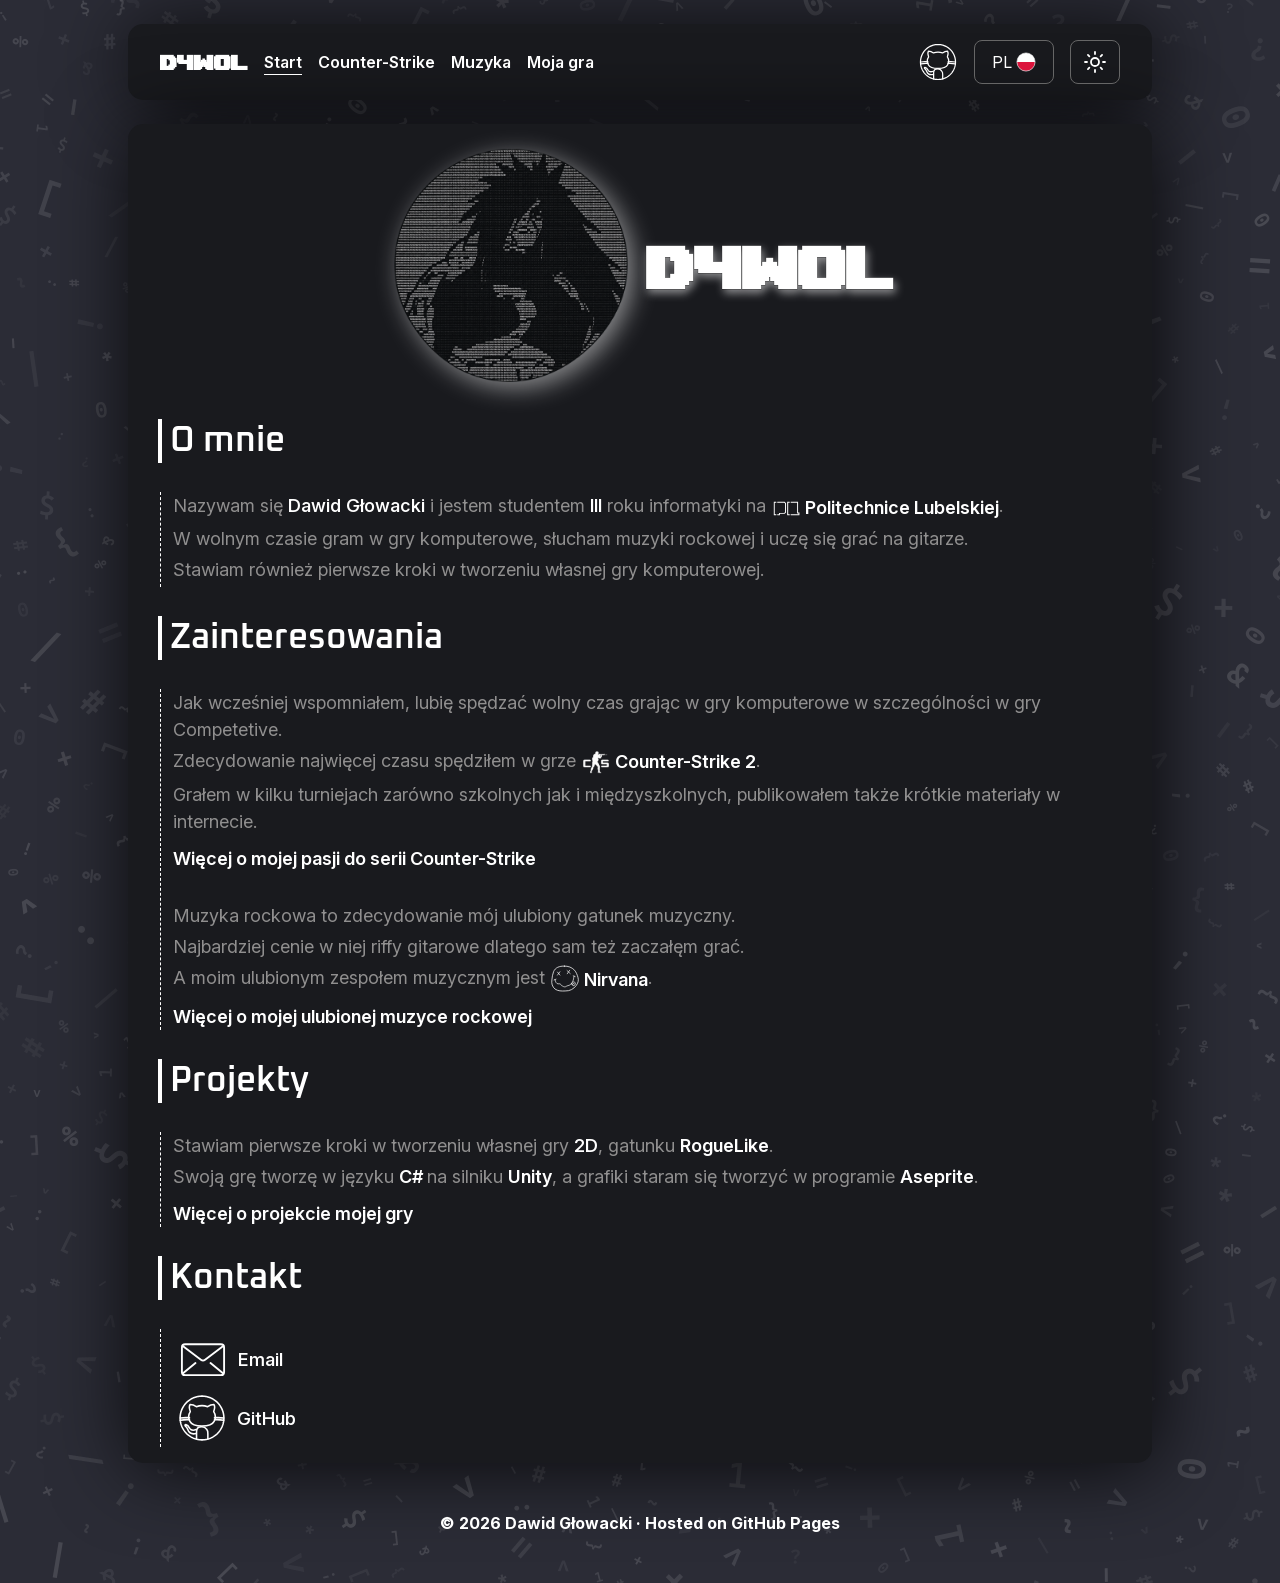
==== index.html @ f360a7f9 "Short videoes and subpage informations ---------------------------------------- Short videoes and su" ====
<!DOCTYPE html>
<html lang="pl">
<head>
    <meta charset="UTF-8">
    <meta name="viewport" content="width=device-width, initial-scale=1.0">
    <link rel="stylesheet" href="css/style.css">
    <script src="javaScript/functions.js" defer></script>
    <title>Dawid Głowacki — personal website</title>
</head>
<body>
    <header> 
        <nav class="navbar" aria-label="Navigation bar">
            <a class="navbar-brand" href="index.html">D4WOL</a>
            <ul class="navbar-links">
                <li><a href="index.html" aria-current="page">Start</a></li>
                <li><a href="cs.html">Counter-Strike</a></li>
                <li><a href="music.html">Muzyka</a></li>
                <li><a href="mygame.html">Moja gra</a></li>
            </ul>

            <div class="navbar-tools">
                <a  class="navbar-github" href="https://github.com/Dawoll" target="_blank" rel="noopener"
                    aria-label="Mój profil GitHub — otwiera nową kartę">
                    <span class="github-label">GitHub</span>
                    <img src="assets/icons/github_white_icon.svg" alt="">
                </a>

                <button id="language-toggle" type="button" aria-label="Change language">
                    <span id="lang"> PL </span> <img id="lang-icon"src="assets/icons/pl_white_icon.svg" alt="">
                </button>

                <button id="theme-toggle" type="button" aria-label="Change theme">
                    <img src="assets/icons/sun_white_icon.svg" alt="">
                </button>
            </div>
        </nav>
    </header>
    <main>
        <div class = "page">
        <section class="profile"n>
            <img src = "assets/photos/profile_black_picture.png" alt = "Profile picture" class = "profile-picture">
            <h1> D4WOL </h1>
        </section>

        <section id = "about me"> 
            <h1 class="section-title""> O mnie </h1>

            <div class="information">
                <p> Nazywam się <span class="white-text">Dawid Głowacki</span> i jestem studentem <span class="white-text"> III </span> roku informatyki na
                    <a class="icon-text" href="https://pollub.pl/" target="_blank" rel="noopener">
                    <img src="assets/icons/pollub_white_icon.svg"> Politechnice Lubelskiej</a>. </p>
                <p> W wolnym czasie gram w gry komputerowe, słucham muzyki rockowej i uczę się grać na gitarze. </p>
                <p> Stawiam również pierwsze kroki w tworzeniu własnej gry komputerowej.</p>
            </div>

        </section>
        
        <section id = "interests">
            <h1 class="section-title""> Zainteresowania </h1>

            <div class="information">
                <p> Jak wcześniej wspomniałem, lubię spędzać wolny czas grając w gry komputerowe w szczególności w gry Competetive. </p>
                <p> Zdecydowanie najwięcej czasu spędziłem w grze <a class="icon-text"
                    href="https://store.steampowered.com/app/730/CounterStrike_2/" target="_blank" rel="noopener">
                    <img src="assets/icons/cs_white_icon.svg"> Counter-Strike 2</a>. </p>
                <p> Grałem w kilku turniejach zarówno szkolnych jak i międzyszkolnych, publikowałem także krótkie materiały w internecie. </p>
                <p class="moreInfo"> <a href = "cs.html"> Więcej o mojej pasji do serii Counter-Strike</a> </p>

                <p> Muzyka rockowa to zdecydowanie mój ulubiony gatunek muzyczny. </p>
                <p> Najbardziej cenie w niej riffy gitarowe dlatego sam też zaczałęm grać. </p>
                <p> A moim ulubionym zespołem muzycznym jest <a class="icon-text" href="https://open.spotify.com/artist/6olE6TJLqED3rqDCT0FyPh?si=Z2lgDo1pQneDaTebb05Caw" target="_blank" rel="noopener">
                    <img src="assets/icons/nirvana_white_icon.svg"> Nirvana </a>. </p>
                <p class="moreInfo"> <a href = "music.html"> Więcej o mojej ulubionej muzyce rockowej</a> </p>
            </div>

        </section>

        <section id = "projects">
            <h1 class="section-title"> Projekty </h1>

            <div class="information">
                <p> Stawiam pierwsze kroki w tworzeniu własnej gry <span class="white-text">2D</span>, gatunku <a href="https://en.wikipedia.org/wiki/Roguelike" target="_blank" rel="noopener">RogueLike</a>. </p>
                <p> Swoją grę tworzę w języku <a href="https://en.wikipedia.org/wiki/C_Sharp_(programming_language)" target="_blank" rel="noopener"> C# </a>
                    na silniku <a href = "https://en.wikipedia.org/wiki/Unity_(game_engine)" target="_blank" rel="noopener"> Unity</a>,
                    a grafiki staram się tworzyć w programie <a href="https://en.wikipedia.org/wiki/Aseprite" target="_blank" rel="noopener"> Aseprite</a>. </p>
                <p class="moreInfo"> <a href="mygame.html"> Więcej o projekcie mojej gry</a></p>
            </div>

        </section>

        <section id = "contact">
            <h1 class="section-title"> Kontakt </h1>

            <div class="information">  

                <p class="iconArea contact-item" tabindex="0">
                    <img class="Gmail-icon" src="assets/icons/gmail_white_icon.svg" alt="">
                    <span class="white-text">Email</span>
                    <span class="email-copy">
                        <button id="copy-email" class="contact-value white-text"
                                type="button" aria-label="Kopiuj adres e-mail">
                            dawid.glowacki1337@gmail.com
                        </button>
                    </span>
                </p>

                <p class="iconArea">
                    <a class="iconArea contact-item" href="https://github.com/Dawoll" target="_blank" rel="noopener">
                        <img class="Github-icon" src="assets/icons/github_white_icon.svg" alt="">
                        <span class="white-text">&nbsp;GitHub </span>
                        <span class="contact-value white-text">dawoll</span>
                    </a>
                </p>

            </div>

        </section>
        </div>  
    </main>

    <footer>
        <p><b>&copy; 2026 Dawid Głowacki </b> · Hosted on GitHub Pages</p>
    </footer>

</body>
</html>
---- css/style.css ----
@font-face {
    font-family: "UpHeavtt";
    src: url("../assets/fonts/upheavtt.ttf") format("truetype");
    font-display: swap;
}
@font-face {
    font-family: "Oxanium";
    src: url("../assets/fonts/Oxanium-SemiBold.ttf") format("truetype");
    font-weight: 600;
    font-display: swap;
}
@font-face {
    font-family: "Inter";
    src: url("../assets/fonts/InterVariable.ttf") format("truetype");
    font-weight: 100 900;
    font-display: swap;
}

@font-face {
    font-family: "CounterStrike";
    src: url("../assets/fonts/cs_regular.ttf") format("truetype");
    font-weight: 400;
    font-display: swap;
}

body {
    background-color: #2b2c36;
    background-image: url("../assets/backgrounds/ascii_dark_background.png");
    background-size: 2400px 2400px;
    background-repeat: repeat;
    color: #ffffff;
    font-family: "Inter", sans-serif;
}

.white-text { 
    color: #ffffff; 
    font-weight: 550;
}

a {
    text-decoration: none; 
    color: #ffffff; 
    font-weight: 600;
}


img {
    max-width: 100%; 
    height: auto; 
    }

main p, .contact-label, .page a:hover { 
    color: #908f8f; 
}

.page .icon-text:hover img {
    opacity: 0.7;
    transform: scale(1.07);
}

main p { 
    margin: 0 0 4px; 
    padding-left: 12px; 
    line-height: 1.5; 
}

.navbar, .page {
    max-width: 960px;
    margin: 24px auto;
    padding: 16px 32px;
    background: #191a1e;
    border-radius: 15px;
    box-shadow: 4px 4px 80px rgba(0, 0, 0, 0.8);
}

.profile, .iconArea, .navbar, .navbar-links, .navbar-tools {
    display: flex;
    align-items: center;
    gap: 10px;
}

.navbar, .navbar-links, .navbar-tools { 
    flex-wrap: wrap; 
    gap: 16px; 
}

.navbar-links { 
    list-style: none; 
    margin: 0; 
    padding: 0; 
}

.navbar-tools { 
    margin-left: auto; 
}

.navbar-brand, .profile { 
    font-family: "UpHeavtt", sans-serif; 
}

.navbar-brand { 
    font-size: 28px; 
}

.navbar-github { 
    display: flex; 
    align-items: center; 
    min-height: 44px; 
}

.navbar-github img { 
    width: 32px; 
}


.navbar button {
    min-height: 44px;
    padding: 8px 12px;
    border: 1px solid #666666;
    border-radius: 8px;
    background: transparent;
    color: inherit;
    font: inherit;
    cursor: pointer;
}

.navbar a:not(.navbar-github):hover, .navbar button:hover {
    opacity: 0.7; 
    color: #acadb1;
}

.navbar a[aria-current="page"] { text-decoration: underline; text-underline-offset: 6px; }
a:focus-visible, button:focus-visible { outline: 2px solid #ffffff; outline-offset: 4px; }

.profile { 
    justify-content: center; 
    flex-wrap: wrap; 
}

.profile-picture {
    width: min(250px, 100%);
    border-radius: 50%;
    filter: drop-shadow(6px 6px 12px rgba(255, 255, 255, 0.5));
}

.profile h1 {
    font-size: clamp(40px, 8vw, 80px);
    filter: drop-shadow(2px 4px 4px rgba(255, 255, 255, 0.5));
    -webkit-text-stroke: 0.25px black;
}

.section-title {
    font: 600 35px "Oxanium", sans-serif;
    border-left: 4px solid #ffffff;
    padding-left: 8px;
    margin-left: -2px;
}

.information {
    display: flow-root;
    border-left: 1px dashed #ffffff;
    font-size: 18px;
}

.information .moreInfo { 
    margin: 10px 0 30px; 
}

.information .moreInfo:last-child {
    margin-bottom: 0;
}

.iconArea { 
    gap: 5px; 
    min-width: 0; 
}

.iconArea .white-text { 
    min-width: 0; 
    overflow-wrap: anywhere; 
}

.Github-icon, .Gmail-icon { 
    flex-shrink: 0; 
}

.Github-icon { 
    width: 50px; 
    padding-left: 4px; 
}

.Gmail-icon { 
    width: 60px; 
}

.icon-text {
    display: inline-flex;
    vertical-align: middle;
    align-items: center;
    white-space: nowrap;
    gap: 4px;
}

.icon-text img {
    width: 30px;
    transition: transform 0.4s, opacity 0.4s, filter 0.4s;
}

#language-toggle, #theme-toggle { 
    display: flex; 
    align-items: center; 
    gap: 4px; 
}

#language-toggle {
    box-sizing: border-box;
    width: 80px;
    flex-shrink: 0;
    justify-content: center;
}


#lang-icon { 
    width: 20px;
}

footer { 
    text-align: center; 
    margin-top: 40px; 
    font-weight: 700; 
}

footer p { 
    margin-bottom: 50px; 
    margin-top: 50px; 
}

.github-label {
    max-width: 0;
    overflow: hidden;
    white-space: nowrap;
    opacity: 0;
    transform: translateX(12px);
    transition: max-width 0.5s, margin-right 0.5s, opacity 0.5s, transform 0.5s;
}

.navbar-github:hover .github-label,
.navbar-github:focus-visible .github-label {
    max-width: 72px;
    margin-right: 8px;
    opacity: 1;
    transform: translateX(0);
}

.navbar-github img {
    width: 40px;
}

.contact-item {
    max-width: 100%;
}

.contact-value {
    min-width: 0;
    max-width: 0;
    margin-left: 8px;
    overflow: hidden;
    white-space: nowrap;
    opacity: 0;
    transform: translateX(-8px);
    transition: max-width 0.4s, opacity 0.4s, transform 0.4s;
}

.contact-item:hover .contact-value,
.contact-item:focus-visible .contact-value,
.contact-item:has(:focus-visible) .contact-value {
    max-width: 400px;
    opacity: 1;
    transform: translateX(0);
}

#copy-email {
    background: none;
    border: 0;
    padding: 0;
    font: inherit;
    cursor: pointer;
}


body, .navbar, .page, .section-title, .information,
p, a, button, .white-text, .contact-label,
.profile h1, .profile-picture,
.navbar-github img, #theme-toggle img,
.Github-icon, .Gmail-icon {
    transition:
        color 0.4s,
        background-color 0.4s,
        border-color 0.4s,
        filter 0.4s,
        -webkit-text-stroke-color 0.4s;
}

.contact-value {
    transition: max-width 0.4s, opacity 0.4s,
                transform 0.4s, color 0.4s;
}

.github-label {
    transition: max-width 0.5s, margin-right 0.5s,
                opacity 0.5s, transform 0.5s, color 0.4s;
}


.subpage-header {
    display: flex;
    align-items: center;
    justify-content: center;
    flex-wrap: wrap;
    gap: 4px;
    padding: 24px 0;
}

.subpage-header img {
    width: 80px;
    transition: filter 0.4s;
}

.subpage-header h1 {
    margin: 0;
    font-family: "Oxanium", sans-serif;
    font-weight: 600;
    font-size: clamp(26px, 5vw, 40px);
}

.cs-header h1 {
    font-family: "CounterStrike", sans-serif;
    font-weight: 400;
}

.light-theme .subpage-header img {
    filter: invert(1);
}

.recordings-content {
    --video-width: clamp(200px, 25vw, 300px);
    display: grid;
    grid-template-columns: minmax(0, 1fr) auto;
    align-items: start;
    gap: 12px;
    padding-top: 16px;
}

.recordings-intro {
    display: flow-root;
    min-width: 0;
}

.recordings-intro::before {
    content: "";
    float: right;
    width: 56px;
    height: calc(var(--video-width) * 16 / 9);
    shape-outside: inset(calc(50% - 34px) 0);
}

.recordings-layout {
    display: grid;
    grid-template-columns: auto 240px;
    align-items: center;
    gap: 24px;
    padding: 0 12px 16px 0;
}

.video-carousel {
    position: relative;
    display: flex;
    align-items: center;
    justify-content: flex-start;
    gap: 12px;
    min-width: 0;
}

.video-carousel video {
    width: var(--video-width);
    min-width: 0;
    aspect-ratio: 9 / 16;
    object-fit: contain;
    background: #000000;
    border-radius: 12px;
}

#previous-video {
    position: absolute;
    left: -56px;
    top: 50%;
    transform: translateY(-50%);
}

.video-tabs {
    display: grid;
    grid-template-columns: minmax(0, 1fr);
    gap: 8px;
}

.video-carousel button, .video-tabs button {
    flex-shrink: 0;
    min-width: 44px;
    min-height: 44px;
    padding: 8px 12px;
    border: 1px solid #666666;
    border-radius: 8px;
    background: transparent;
    color: inherit;
    font: inherit;
    cursor: pointer;
}

.video-tabs button {
    text-align: left;
    font-size: 16px;
    overflow-wrap: anywhere;
}

.video-carousel button:enabled:hover, .video-tabs button:hover {
    opacity: 0.7;
}

.video-carousel button:disabled {
    opacity: 0.3;
    cursor: default;
}

.video-tabs button[aria-pressed="true"] {
    background: #ffffff;
    color: #191a1e;
    border-color: #ffffff;
}

.light-theme .video-tabs button[aria-pressed="true"] {
    background: #191a1e;
    color: #ffffff;
    border-color: #191a1e;
}

.video-tabs button:focus-visible,
.video-carousel button:focus-visible {
    outline-color: currentColor;
}












@media (max-width: 900px) {
    .recordings-content {
        grid-template-columns: minmax(0, 1fr);
        gap: 16px;
    }

    .recordings-intro::before {
        display: none;
    }

    .recordings-layout {
        grid-template-columns: minmax(0, 1fr) 240px;
        padding-left: 12px;
    }

    .video-carousel video {
        width: min(100%, 320px);
    }

    #previous-video {
        position: static;
        transform: none;
    }
}

@media (max-width: 640px) {
    .video-tabs {
        width: 100%;
    }

    .recordings-layout {
        grid-template-columns: minmax(0, 1fr);
        justify-items: center;
        gap: 16px;
    }

    .video-carousel {
        width: 100%;
        justify-content: center;
        gap: 8px;
    }

    .navbar, .page { 
        padding: 20px; 
    }

    .navbar-links { 
        order: 3; 
        width: 100%; 
        justify-content: center; 
    }

    .profile h1 { 
        margin: 16px 0; 
    }

    .section-title { 
        font-size: 28px; 
    }
}


@media (prefers-reduced-motion: reduce) {
    #theme-toggle img {
        transition: none;
        width: 20px;
    }
}






body.light-theme {
    background-color: #e5e5eb;
    background-image: url("../assets/backgrounds/ascii_light_background.png");
    color: #191a1e;
}

.light-theme .navbar-brand {
    color: #555454;
}

.light-theme .navbar,
.light-theme .page {
    background: #ffffff;
}

.light-theme .navbar .navbar-brand:hover {
    color: #000000;
    opacity: 1;
}

.light-theme a,
.light-theme .white-text,
.light-theme .section-title,
.light-theme .profile h1 {
    color: #191a1e;
}

.light-theme main p,
.light-theme .contact-label {
    color: #6f6f6f;
}

.light-theme .section-title,
.light-theme .information,
.light-theme .navbar button {
    border-color: #191a1e;
}

.light-theme .navbar-links a:hover,
.light-theme .navbar button:hover,
.light-theme .icon-text:hover,
.light-theme .page a:hover {
    color: #000000;
    font-weight: 800;
    opacity: 1;
}

.light-theme .navbar-github img,
.light-theme #theme-toggle img,
.light-theme .Github-icon,
.light-theme .Gmail-icon,
.light-theme .icon-text img {
    filter: invert(1);
}

.light-theme .profile-picture,
.light-theme .profile h1 {
    filter: drop-shadow(6px 6px 24px rgba(0, 0, 0, 1));
}

.light-theme .profile h1 {
    -webkit-text-stroke-color: #ffffff;
}

.email-copy {
    position: relative;
    display: inline-flex;
    min-width: 0;
}

.email-copy::after {
    content: "Click to copy!";
    position: absolute;
    bottom: calc(100% + 8px);
    left: 50%;
    transform: translateX(-50%);
    padding: 6px 10px;
    border-radius: 6px;
    background: #ffffff;
    color: #191a1e;
    font-size: 12px;
    white-space: nowrap;
    pointer-events: none;
    opacity: 0;
    transition: opacity 0.15s;
    z-index: 10;
}

.email-copy:hover::after,
.email-copy:has(:focus-visible)::after {
    opacity: 1;
    transition-delay: 0.1s;
}

.email-copy:has(.copy-confirmed)::after {
    opacity: 0;
    transition: none;
}

.light-theme .email-copy::after {
    background: #191a1e;
    color: #ffffff;
}

@media (prefers-reduced-motion: reduce) {
    .email-copy::after {
        transition: none;
    }
}
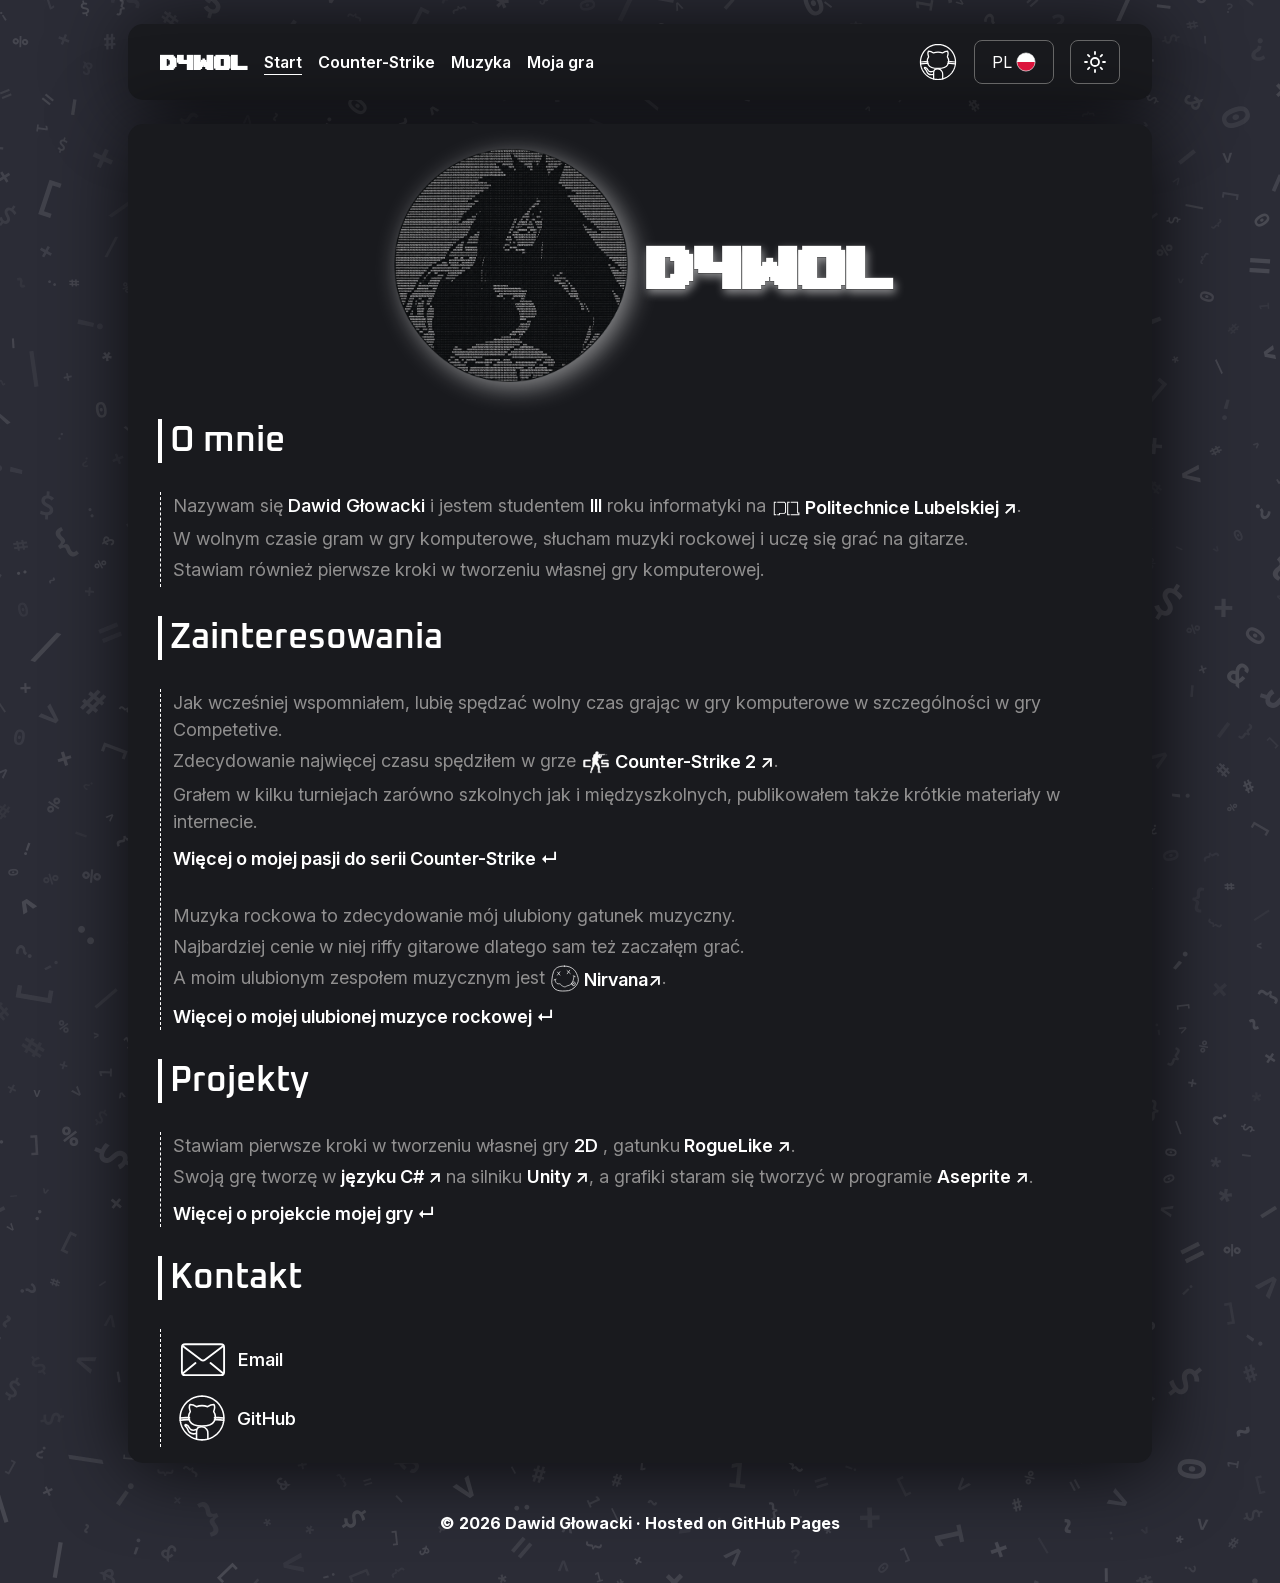
==== commit 46d782bb: "Counter-Strike subpage content ---------------------------------------- Counter-Strike subpage conte" ====
--- a/index.html
+++ b/index.html
@@ -48,7 +48,7 @@
             <div class="information">
                 <p> Nazywam się <span class="white-text">Dawid Głowacki</span> i jestem studentem <span class="white-text"> III </span> roku informatyki na
                     <a class="icon-text" href="https://pollub.pl/" target="_blank" rel="noopener">
-                    <img src="assets/icons/pollub_white_icon.svg"> Politechnice Lubelskiej</a>. </p>
+                    <img src="assets/icons/pollub_white_icon.svg"> Politechnice Lubelskiej ↗</a>. </p>
                 <p> W wolnym czasie gram w gry komputerowe, słucham muzyki rockowej i uczę się grać na gitarze. </p>
                 <p> Stawiam również pierwsze kroki w tworzeniu własnej gry komputerowej.</p>
             </div>
@@ -62,15 +62,15 @@
                 <p> Jak wcześniej wspomniałem, lubię spędzać wolny czas grając w gry komputerowe w szczególności w gry Competetive. </p>
                 <p> Zdecydowanie najwięcej czasu spędziłem w grze <a class="icon-text"
                     href="https://store.steampowered.com/app/730/CounterStrike_2/" target="_blank" rel="noopener">
-                    <img src="assets/icons/cs_white_icon.svg"> Counter-Strike 2</a>. </p>
+                    <img src="assets/icons/cs_white_icon.svg"> Counter-Strike 2 ↗</a>. </p>
                 <p> Grałem w kilku turniejach zarówno szkolnych jak i międzyszkolnych, publikowałem także krótkie materiały w internecie. </p>
-                <p class="moreInfo"> <a href = "cs.html"> Więcej o mojej pasji do serii Counter-Strike</a> </p>
+                <p class="moreInfo"> <a href = "cs.html"> Więcej o mojej pasji do serii Counter-Strike ↵</a> </p>
 
                 <p> Muzyka rockowa to zdecydowanie mój ulubiony gatunek muzyczny. </p>
                 <p> Najbardziej cenie w niej riffy gitarowe dlatego sam też zaczałęm grać. </p>
                 <p> A moim ulubionym zespołem muzycznym jest <a class="icon-text" href="https://open.spotify.com/artist/6olE6TJLqED3rqDCT0FyPh?si=Z2lgDo1pQneDaTebb05Caw" target="_blank" rel="noopener">
-                    <img src="assets/icons/nirvana_white_icon.svg"> Nirvana </a>. </p>
-                <p class="moreInfo"> <a href = "music.html"> Więcej o mojej ulubionej muzyce rockowej</a> </p>
+                    <img src="assets/icons/nirvana_white_icon.svg"> Nirvana↗ </a>. </p>
+                <p class="moreInfo"> <a href = "music.html"> Więcej o mojej ulubionej muzyce rockowej ↵</a> </p>
             </div>
 
         </section>
@@ -79,11 +79,12 @@
             <h1 class="section-title"> Projekty </h1>
 
             <div class="information">
-                <p> Stawiam pierwsze kroki w tworzeniu własnej gry <span class="white-text">2D</span>, gatunku <a href="https://en.wikipedia.org/wiki/Roguelike" target="_blank" rel="noopener">RogueLike</a>. </p>
-                <p> Swoją grę tworzę w języku <a href="https://en.wikipedia.org/wiki/C_Sharp_(programming_language)" target="_blank" rel="noopener"> C# </a>
-                    na silniku <a href = "https://en.wikipedia.org/wiki/Unity_(game_engine)" target="_blank" rel="noopener"> Unity</a>,
-                    a grafiki staram się tworzyć w programie <a href="https://en.wikipedia.org/wiki/Aseprite" target="_blank" rel="noopener"> Aseprite</a>. </p>
-                <p class="moreInfo"> <a href="mygame.html"> Więcej o projekcie mojej gry</a></p>
+                <p> Stawiam pierwsze kroki w tworzeniu własnej gry <span class="white-text">2D</span>
+                    , gatunku<a href="https://en.wikipedia.org/wiki/Roguelike" target="_blank" rel="noopener"> RogueLike ↗</a>. </p>
+                <p> Swoją grę tworzę w <a href="https://en.wikipedia.org/wiki/C_Sharp_(programming_language)" target="_blank" rel="noopener"> języku C# ↗ </a>
+                    na silniku <a href = "https://en.wikipedia.org/wiki/Unity_(game_engine)" target="_blank" rel="noopener"> Unity ↗</a>,
+                    a grafiki staram się tworzyć w programie <a href="https://en.wikipedia.org/wiki/Aseprite" target="_blank" rel="noopener"> Aseprite ↗</a>. </p>
+                <p class="moreInfo"> <a href="mygame.html"> Więcej o projekcie mojej gry ↵</a></p>
             </div>
 
         </section>
@@ -115,6 +116,7 @@
             </div>
 
         </section>
+
         </div>  
     </main>
 
--- a/css/style.css
+++ b/css/style.css
@@ -3,12 +3,14 @@
     src: url("../assets/fonts/upheavtt.ttf") format("truetype");
     font-display: swap;
 }
+
 @font-face {
     font-family: "Oxanium";
     src: url("../assets/fonts/Oxanium-SemiBold.ttf") format("truetype");
     font-weight: 600;
     font-display: swap;
 }
+
 @font-face {
     font-family: "Inter";
     src: url("../assets/fonts/InterVariable.ttf") format("truetype");
@@ -21,6 +23,14 @@
     src: url("../assets/fonts/cs_regular.ttf") format("truetype");
     font-weight: 400;
     font-display: swap;
+}
+
+body, .navbar, .page, .section-title, .information,
+p, a, button, .white-text,
+.profile h1, .profile-picture,
+.navbar-github img, #theme-toggle img,
+.Github-icon, .Gmail-icon {
+    transition: color 0.4s, background-color 0.4s, border-color 0.4s, filter 0.4s, -webkit-text-stroke-color 0.4s;
 }
 
 body {
@@ -32,25 +42,24 @@
     font-family: "Inter", sans-serif;
 }
 
-.white-text { 
-    color: #ffffff; 
+.white-text {
+    color: #ffffff;
     font-weight: 550;
 }
 
 a {
-    text-decoration: none; 
-    color: #ffffff; 
+    text-decoration: none;
+    color: #ffffff;
     font-weight: 600;
 }
 
-
 img {
-    max-width: 100%; 
-    height: auto; 
-    }
-
-main p, .contact-label, .page a:hover { 
-    color: #908f8f; 
+    max-width: 100%;
+    height: auto;
+}
+
+main p, .page a:hover {
+    color: #908f8f;
 }
 
 .page .icon-text:hover img {
@@ -58,10 +67,10 @@
     transform: scale(1.07);
 }
 
-main p { 
-    margin: 0 0 4px; 
-    padding-left: 12px; 
-    line-height: 1.5; 
+main p {
+    margin: 0 0 4px;
+    padding-left: 12px;
+    line-height: 1.5;
 }
 
 .navbar, .page {
@@ -73,51 +82,55 @@
     box-shadow: 4px 4px 80px rgba(0, 0, 0, 0.8);
 }
 
-.profile, .iconArea, .navbar, .navbar-links, .navbar-tools {
+.profile, .iconArea, .navbar, .navbar-links, .navbar-tools,
+.navbar-github,
+#language-toggle, #theme-toggle,
+.subpage-header,
+.video-carousel,
+.data-update {
     display: flex;
     align-items: center;
+}
+
+.profile, .iconArea, .navbar, .navbar-links, .navbar-tools {
     gap: 10px;
 }
 
-.navbar, .navbar-links, .navbar-tools { 
-    flex-wrap: wrap; 
-    gap: 16px; 
-}
-
-.navbar-links { 
-    list-style: none; 
-    margin: 0; 
-    padding: 0; 
-}
-
-.navbar-tools { 
-    margin-left: auto; 
-}
-
-.navbar-brand, .profile { 
-    font-family: "UpHeavtt", sans-serif; 
-}
-
-.navbar-brand { 
-    font-size: 28px; 
-}
-
-.navbar-github { 
-    display: flex; 
-    align-items: center; 
-    min-height: 44px; 
-}
-
-.navbar-github img { 
-    width: 32px; 
-}
-
-
-.navbar button {
+.navbar, .navbar-links, .navbar-tools {
+    flex-wrap: wrap;
+    gap: 16px;
+}
+
+.navbar-links {
+    list-style: none;
+    margin: 0;
+    padding: 0;
+}
+
+.navbar-tools {
+    margin-left: auto;
+}
+
+.navbar-brand, .profile {
+    font-family: "UpHeavtt", sans-serif;
+}
+
+.navbar-brand {
+    font-size: 28px;
+}
+
+.navbar-github {
     min-height: 44px;
+}
+
+.navbar button, .video-carousel button, .video-tabs button, .player-card a {
     padding: 8px 12px;
     border: 1px solid #666666;
     border-radius: 8px;
+}
+
+.navbar button, .video-carousel button, .video-tabs button {
+    min-height: 44px;
     background: transparent;
     color: inherit;
     font: inherit;
@@ -125,16 +138,23 @@
 }
 
 .navbar a:not(.navbar-github):hover, .navbar button:hover {
-    opacity: 0.7; 
+    opacity: 0.7;
     color: #acadb1;
 }
 
-.navbar a[aria-current="page"] { text-decoration: underline; text-underline-offset: 6px; }
-a:focus-visible, button:focus-visible { outline: 2px solid #ffffff; outline-offset: 4px; }
-
-.profile { 
-    justify-content: center; 
-    flex-wrap: wrap; 
+.navbar a[aria-current="page"] {
+    text-decoration: underline;
+    text-underline-offset: 6px;
+}
+
+a:focus-visible, button:focus-visible {
+    outline: 2px solid #ffffff;
+    outline-offset: 4px;
+}
+
+.profile {
+    justify-content: center;
+    flex-wrap: wrap;
 }
 
 .profile-picture {
@@ -162,35 +182,35 @@
     font-size: 18px;
 }
 
-.information .moreInfo { 
-    margin: 10px 0 30px; 
+.information .moreInfo {
+    margin: 10px 0 30px;
 }
 
 .information .moreInfo:last-child {
     margin-bottom: 0;
 }
 
-.iconArea { 
-    gap: 5px; 
-    min-width: 0; 
-}
-
-.iconArea .white-text { 
-    min-width: 0; 
-    overflow-wrap: anywhere; 
-}
-
-.Github-icon, .Gmail-icon { 
-    flex-shrink: 0; 
-}
-
-.Github-icon { 
-    width: 50px; 
-    padding-left: 4px; 
-}
-
-.Gmail-icon { 
-    width: 60px; 
+.iconArea {
+    gap: 5px;
+    min-width: 0;
+}
+
+.iconArea .white-text {
+    min-width: 0;
+    overflow-wrap: anywhere;
+}
+
+.Github-icon, .Gmail-icon {
+    flex-shrink: 0;
+}
+
+.Github-icon {
+    width: 50px;
+    padding-left: 4px;
+}
+
+.Gmail-icon {
+    width: 60px;
 }
 
 .icon-text {
@@ -206,10 +226,8 @@
     transition: transform 0.4s, opacity 0.4s, filter 0.4s;
 }
 
-#language-toggle, #theme-toggle { 
-    display: flex; 
-    align-items: center; 
-    gap: 4px; 
+#language-toggle, #theme-toggle {
+    gap: 4px;
 }
 
 #language-toggle {
@@ -219,20 +237,19 @@
     justify-content: center;
 }
 
-
-#lang-icon { 
+#lang-icon {
     width: 20px;
 }
 
-footer { 
-    text-align: center; 
-    margin-top: 40px; 
-    font-weight: 700; 
-}
-
-footer p { 
-    margin-bottom: 50px; 
-    margin-top: 50px; 
+footer {
+    text-align: center;
+    margin-top: 40px;
+    font-weight: 700;
+}
+
+footer p {
+    margin-bottom: 50px;
+    margin-top: 50px;
 }
 
 .github-label {
@@ -241,7 +258,7 @@
     white-space: nowrap;
     opacity: 0;
     transform: translateX(12px);
-    transition: max-width 0.5s, margin-right 0.5s, opacity 0.5s, transform 0.5s;
+    transition: max-width 0.5s, margin-right 0.5s, opacity 0.5s, transform 0.5s, color 0.4s;
 }
 
 .navbar-github:hover .github-label,
@@ -268,7 +285,7 @@
     white-space: nowrap;
     opacity: 0;
     transform: translateX(-8px);
-    transition: max-width 0.4s, opacity 0.4s, transform 0.4s;
+    transition: max-width 0.4s, opacity 0.4s, transform 0.4s, color 0.4s;
 }
 
 .contact-item:hover .contact-value,
@@ -287,34 +304,7 @@
     cursor: pointer;
 }
 
-
-body, .navbar, .page, .section-title, .information,
-p, a, button, .white-text, .contact-label,
-.profile h1, .profile-picture,
-.navbar-github img, #theme-toggle img,
-.Github-icon, .Gmail-icon {
-    transition:
-        color 0.4s,
-        background-color 0.4s,
-        border-color 0.4s,
-        filter 0.4s,
-        -webkit-text-stroke-color 0.4s;
-}
-
-.contact-value {
-    transition: max-width 0.4s, opacity 0.4s,
-                transform 0.4s, color 0.4s;
-}
-
-.github-label {
-    transition: max-width 0.5s, margin-right 0.5s,
-                opacity 0.5s, transform 0.5s, color 0.4s;
-}
-
-
 .subpage-header {
-    display: flex;
-    align-items: center;
     justify-content: center;
     flex-wrap: wrap;
     gap: 4px;
@@ -336,10 +326,6 @@
 .cs-header h1 {
     font-family: "CounterStrike", sans-serif;
     font-weight: 400;
-}
-
-.light-theme .subpage-header img {
-    filter: invert(1);
 }
 
 .recordings-content {
@@ -374,20 +360,51 @@
 
 .video-carousel {
     position: relative;
-    display: flex;
-    align-items: center;
     justify-content: flex-start;
     gap: 12px;
     min-width: 0;
 }
 
-.video-carousel video {
+.video-frame {
+    position: relative;
     width: var(--video-width);
     min-width: 0;
+}
+
+.video-carousel video {
+    display: block;
+    width: 100%;
     aspect-ratio: 9 / 16;
     object-fit: contain;
     background: #000000;
     border-radius: 12px;
+}
+
+.video-frame::before,
+.video-frame::after {
+    content: "";
+    position: absolute;
+    width: 40px;
+    height: 40px;
+    border: solid #ffffff;
+    border-width: 0;
+    pointer-events: none;
+    z-index: 1;
+    transition: border-color 0.4s;
+}
+
+.video-frame::before {
+    top: -12px;
+    right: -12px;
+    border-top-width: 5px;
+    border-right-width: 5px;
+}
+
+.video-frame::after {
+    bottom: -12px;
+    left: -12px;
+    border-bottom-width: 5px;
+    border-left-width: 5px;
 }
 
 #previous-video {
@@ -406,14 +423,6 @@
 .video-carousel button, .video-tabs button {
     flex-shrink: 0;
     min-width: 44px;
-    min-height: 44px;
-    padding: 8px 12px;
-    border: 1px solid #666666;
-    border-radius: 8px;
-    background: transparent;
-    color: inherit;
-    font: inherit;
-    cursor: pointer;
 }
 
 .video-tabs button {
@@ -448,17 +457,6 @@
     outline-color: currentColor;
 }
 
-
-
-
-
-
-
-
-
-
-
-
 @media (max-width: 900px) {
     .recordings-content {
         grid-template-columns: minmax(0, 1fr);
@@ -474,7 +472,7 @@
         padding-left: 12px;
     }
 
-    .video-carousel video {
+    .video-frame {
         width: min(100%, 320px);
     }
 
@@ -482,6 +480,7 @@
         position: static;
         transform: none;
     }
+
 }
 
 @media (max-width: 640px) {
@@ -501,37 +500,37 @@
         gap: 8px;
     }
 
-    .navbar, .page { 
-        padding: 20px; 
-    }
-
-    .navbar-links { 
-        order: 3; 
-        width: 100%; 
-        justify-content: center; 
-    }
-
-    .profile h1 { 
-        margin: 16px 0; 
-    }
-
-    .section-title { 
-        font-size: 28px; 
-    }
-}
-
+    .navbar, .page {
+        padding: 20px;
+    }
+
+    .navbar-links {
+        order: 3;
+        width: 100%;
+        justify-content: center;
+    }
+
+    .profile h1 {
+        margin: 16px 0;
+    }
+
+    .section-title {
+        font-size: 28px;
+    }
+
+}
 
 @media (prefers-reduced-motion: reduce) {
     #theme-toggle img {
         transition: none;
         width: 20px;
     }
-}
-
-
-
-
-
+
+    .email-copy::after {
+        transition: none;
+    }
+
+}
 
 body.light-theme {
     background-color: #e5e5eb;
@@ -560,14 +559,17 @@
     color: #191a1e;
 }
 
-.light-theme main p,
-.light-theme .contact-label {
+.light-theme main p {
     color: #6f6f6f;
 }
 
 .light-theme .section-title,
 .light-theme .information,
-.light-theme .navbar button {
+.light-theme .navbar button,
+.light-theme .video-frame::before,
+.light-theme .video-frame::after,
+.light-theme .player-card .player-name,
+.light-theme .gallery-stack img {
     border-color: #191a1e;
 }
 
@@ -580,6 +582,7 @@
     opacity: 1;
 }
 
+.light-theme .subpage-header img,
 .light-theme .navbar-github img,
 .light-theme #theme-toggle img,
 .light-theme .Github-icon,
@@ -627,6 +630,194 @@
     transition-delay: 0.1s;
 }
 
+.player-cards {
+    display: grid;
+    grid-template-columns: repeat(auto-fit, minmax(min(100%, 220px), 1fr));
+    gap: 16px;
+    margin: 24px 12px;
+}
+
+.player-card {
+    position: relative;
+    isolation: isolate;
+    overflow: hidden;
+    display: flex;
+    flex-direction: column;
+    gap: 12px;
+    min-width: 0;
+    padding: 16px;
+    border: 1px solid #666666;
+    border-radius: 8px;
+}
+
+.team-gamerlegion {
+    --team-name: "GAMERLEGION";
+}
+
+.team-betboom {
+    --team-name: "BETBOOM";
+}
+
+.team-parivision {
+    --team-name: "PARIVISION";
+}
+
+.player-card::before {
+    content: var(--team-name);
+    position: absolute;
+    inset: 0;
+    z-index: -1;
+    display: grid;
+    place-items: center;
+    font: 600 30px "Oxanium", sans-serif;
+    color: #ffffff;
+    white-space: nowrap;
+    transform: rotate(-20deg);
+    opacity: 0.1;
+    user-select: none;
+    pointer-events: none;
+    transition: color 0.4s;
+}
+
+.player-card h2 {
+    margin: 0;
+    font: 600 26px "Oxanium", sans-serif;
+}
+
+.data-update {
+    flex-wrap: wrap;
+    gap: 8px;
+    font-size: 18px;
+}
+
+.data-update span {
+    color: #ffffff;
+    font: 26px/1 sans-serif;
+}
+
+.light-theme .player-card::before,
+.light-theme .data-update span {
+    color: #000000;
+}
+
+.player-card p {
+    margin: 0;
+    padding: 0;
+}
+
+.player-card .player-name {
+    align-self: flex-start;
+    padding-bottom: 10px;
+    border-bottom: 1px solid #ffffff;
+    transition: border-color 0.4s;
+}
+
+.player-card a {
+    display: inline-flex;
+    align-items: center;
+    gap: 8px;
+    align-self: flex-start;
+    margin-top: auto;
+}
+
+.player-card a img {
+    width: 26px;
+    height: 26px;
+    transition: filter 0.4s;
+}
+
+.player-card a:hover img,
+.player-card a:focus-visible img {
+    filter: brightness(0.57);
+}
+
+.light-theme .player-card a img {
+    filter: brightness(0) invert(0.45);
+}
+
+.light-theme .player-card a:hover img,
+.light-theme .player-card a:focus-visible img {
+    filter: brightness(0);
+}
+
+.gallery-stack {
+    display: grid;
+    grid-template-columns: repeat(5, 1fr);
+    align-items: center;
+    max-width: 700px;
+    margin: 40px auto;
+    padding: 30px;
+}
+
+.gallery-stack button {
+    grid-row: 1;
+    min-width: 0;
+    padding: 0;
+    border: 0;
+    background: transparent;
+    cursor: zoom-in;
+}
+
+.gallery-stack img {
+    display: block;
+    width: 100%;
+    aspect-ratio: 4 / 3;
+    object-fit: cover;
+    border: 3px solid #ffffff;
+    box-sizing: border-box;
+    box-shadow: 0 8px 24px #00000066;
+}
+
+.gallery-stack button:first-child {
+    grid-column: 1 / 4;
+    transform: translateY(15px) rotate(-9deg);
+}
+
+.gallery-stack button:last-child {
+    grid-column: 3 / 6;
+    transform: translateY(-15px) rotate(12deg);
+    z-index: 1;
+}
+
+body.gallery-open {
+    overflow: hidden;
+}
+
+#gallery-dialog {
+    max-width: 96vw;
+    max-height: 94vh;
+    padding: 48px 12px 12px;
+    border: 0;
+    border-radius: 12px;
+    background: #191a1e;
+    box-sizing: border-box;
+}
+
+#gallery-dialog::backdrop {
+    background: #000000cc;
+}
+
+#gallery-preview {
+    display: block;
+    width: auto;
+    max-height: calc(94vh - 60px);
+    object-fit: contain;
+}
+
+.gallery-close {
+    position: absolute;
+    top: 2px;
+    right: 8px;
+    width: 44px;
+    height: 44px;
+    padding: 0;
+    border: 0;
+    background: transparent;
+    color: #ffffff;
+    font-size: 32px;
+    cursor: pointer;
+}
+
 .email-copy:has(.copy-confirmed)::after {
     opacity: 0;
     transition: none;
@@ -636,9 +827,3 @@
     background: #191a1e;
     color: #ffffff;
 }
-
-@media (prefers-reduced-motion: reduce) {
-    .email-copy::after {
-        transition: none;
-    }
-}
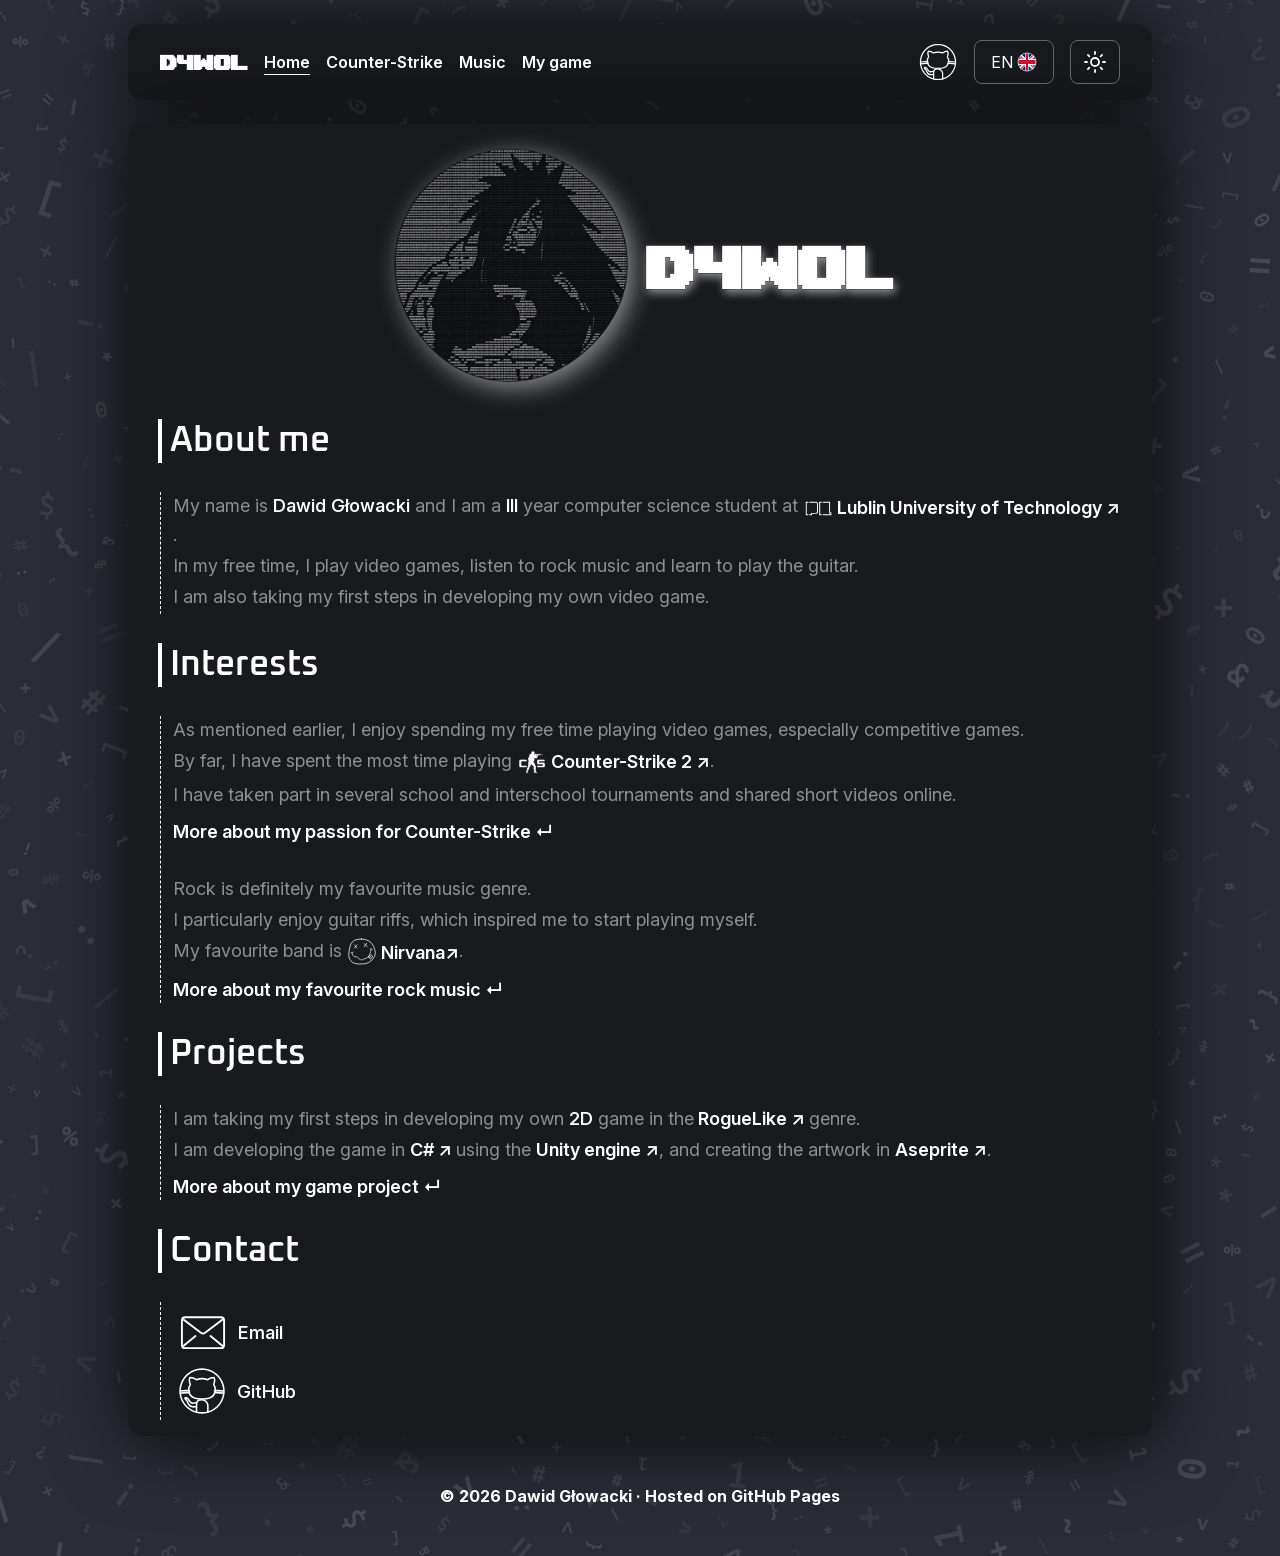
==== commit 2f99a29d: "English translation and local storage ---------------------------------------- English translation a" ====
--- a/index.html
+++ b/index.html
@@ -1,33 +1,37 @@
 <!DOCTYPE html>
-<html lang="pl">
+<html lang="en">
 <head>
     <meta charset="UTF-8">
     <meta name="viewport" content="width=device-width, initial-scale=1.0">
     <link rel="stylesheet" href="css/style.css">
+    <link rel="alternate" hreflang="en" href="index.html">
+    <link rel="alternate" hreflang="pl" href="pl/index.html">
+    <link rel="alternate" hreflang="x-default" href="index.html">
+    <script src="javaScript/storage.js" defer></script>
     <script src="javaScript/functions.js" defer></script>
-    <title>Dawid Głowacki — personal website</title>
+    <title>Dawid Głowacki — Personal website</title>
 </head>
 <body>
-    <header> 
-        <nav class="navbar" aria-label="Navigation bar">
+    <header>
+        <nav class="navbar" aria-label="Main navigation">
             <a class="navbar-brand" href="index.html">D4WOL</a>
             <ul class="navbar-links">
-                <li><a href="index.html" aria-current="page">Start</a></li>
+                <li><a href="index.html" aria-current="page">Home</a></li>
                 <li><a href="cs.html">Counter-Strike</a></li>
-                <li><a href="music.html">Muzyka</a></li>
-                <li><a href="mygame.html">Moja gra</a></li>
+                <li><a href="music.html">Music</a></li>
+                <li><a href="mygame.html">My game</a></li>
             </ul>
 
             <div class="navbar-tools">
                 <a  class="navbar-github" href="https://github.com/Dawoll" target="_blank" rel="noopener"
-                    aria-label="Mój profil GitHub — otwiera nową kartę">
+                    aria-label="My GitHub profile — opens in a new tab">
                     <span class="github-label">GitHub</span>
                     <img src="assets/icons/github_white_icon.svg" alt="">
                 </a>
 
-                <button id="language-toggle" type="button" aria-label="Change language">
-                    <span id="lang"> PL </span> <img id="lang-icon"src="assets/icons/pl_white_icon.svg" alt="">
-                </button>
+                <a id="language-toggle" href="pl/index.html" hreflang="pl" aria-label="Switch to Polish">
+                    <span id="lang">EN</span> <img id="lang-icon" src="assets/icons/uk_white_icon.svg" alt="">
+                </a>
 
                 <button id="theme-toggle" type="button" aria-label="Change theme">
                     <img src="assets/icons/sun_white_icon.svg" alt="">
@@ -37,69 +41,68 @@
     </header>
     <main>
         <div class = "page">
-        <section class="profile"n>
-            <img src = "assets/photos/profile_black_picture.png" alt = "Profile picture" class = "profile-picture">
+        <section class="profile">
+            <img src = "assets/photos/profile_black_picture.png" alt="Profile picture" class = "profile-picture">
             <h1> D4WOL </h1>
         </section>
 
-        <section id = "about me"> 
-            <h1 class="section-title""> O mnie </h1>
+        <section id = "about me">
+            <h1 class="section-title"> About me </h1>
 
             <div class="information">
-                <p> Nazywam się <span class="white-text">Dawid Głowacki</span> i jestem studentem <span class="white-text"> III </span> roku informatyki na
-                    <a class="icon-text" href="https://pollub.pl/" target="_blank" rel="noopener">
-                    <img src="assets/icons/pollub_white_icon.svg"> Politechnice Lubelskiej ↗</a>. </p>
-                <p> W wolnym czasie gram w gry komputerowe, słucham muzyki rockowej i uczę się grać na gitarze. </p>
-                <p> Stawiam również pierwsze kroki w tworzeniu własnej gry komputerowej.</p>
+                <p> My name is <span class="white-text">Dawid Głowacki</span> and I am a <span class="white-text">III</span> year computer science student at
+                    <a class="icon-text" href="https://pollub.pl/en/" target="_blank" rel="noopener">
+                    <img src="assets/icons/pollub_white_icon.svg" alt=""> Lublin University of Technology ↗</a>. </p>
+                <p> In my free time, I play video games, listen to rock music and learn to play the guitar. </p>
+                <p> I am also taking my first steps in developing my own video game.</p>
             </div>
 
         </section>
-        
+
         <section id = "interests">
-            <h1 class="section-title""> Zainteresowania </h1>
+            <h1 class="section-title"> Interests </h1>
 
             <div class="information">
-                <p> Jak wcześniej wspomniałem, lubię spędzać wolny czas grając w gry komputerowe w szczególności w gry Competetive. </p>
-                <p> Zdecydowanie najwięcej czasu spędziłem w grze <a class="icon-text"
+                <p> As mentioned earlier, I enjoy spending my free time playing video games, especially competitive games. </p>
+                <p> By far, I have spent the most time playing <a class="icon-text"
                     href="https://store.steampowered.com/app/730/CounterStrike_2/" target="_blank" rel="noopener">
-                    <img src="assets/icons/cs_white_icon.svg"> Counter-Strike 2 ↗</a>. </p>
-                <p> Grałem w kilku turniejach zarówno szkolnych jak i międzyszkolnych, publikowałem także krótkie materiały w internecie. </p>
-                <p class="moreInfo"> <a href = "cs.html"> Więcej o mojej pasji do serii Counter-Strike ↵</a> </p>
+                    <img src="assets/icons/cs_white_icon.svg" alt=""> Counter-Strike 2 ↗</a>. </p>
+                <p> I have taken part in several school and interschool tournaments and shared short videos online. </p>
+                <p class="moreInfo"> <a href = "cs.html"> More about my passion for Counter-Strike ↵</a> </p>
 
-                <p> Muzyka rockowa to zdecydowanie mój ulubiony gatunek muzyczny. </p>
-                <p> Najbardziej cenie w niej riffy gitarowe dlatego sam też zaczałęm grać. </p>
-                <p> A moim ulubionym zespołem muzycznym jest <a class="icon-text" href="https://open.spotify.com/artist/6olE6TJLqED3rqDCT0FyPh?si=Z2lgDo1pQneDaTebb05Caw" target="_blank" rel="noopener">
-                    <img src="assets/icons/nirvana_white_icon.svg"> Nirvana↗ </a>. </p>
-                <p class="moreInfo"> <a href = "music.html"> Więcej o mojej ulubionej muzyce rockowej ↵</a> </p>
+                <p> Rock is definitely my favourite music genre. </p>
+                <p> I particularly enjoy guitar riffs, which inspired me to start playing myself. </p>
+                <p> My favourite band is <a class="icon-text" href="https://open.spotify.com/artist/6olE6TJLqED3rqDCT0FyPh?si=Z2lgDo1pQneDaTebb05Caw" target="_blank" rel="noopener">
+                    <img src="assets/icons/nirvana_white_icon.svg" alt=""> Nirvana↗ </a>. </p>
+                <p class="moreInfo"> <a href = "music.html"> More about my favourite rock music ↵</a> </p>
             </div>
 
         </section>
 
         <section id = "projects">
-            <h1 class="section-title"> Projekty </h1>
+            <h1 class="section-title"> Projects </h1>
 
             <div class="information">
-                <p> Stawiam pierwsze kroki w tworzeniu własnej gry <span class="white-text">2D</span>
-                    , gatunku<a href="https://en.wikipedia.org/wiki/Roguelike" target="_blank" rel="noopener"> RogueLike ↗</a>. </p>
-                <p> Swoją grę tworzę w <a href="https://en.wikipedia.org/wiki/C_Sharp_(programming_language)" target="_blank" rel="noopener"> języku C# ↗ </a>
-                    na silniku <a href = "https://en.wikipedia.org/wiki/Unity_(game_engine)" target="_blank" rel="noopener"> Unity ↗</a>,
-                    a grafiki staram się tworzyć w programie <a href="https://en.wikipedia.org/wiki/Aseprite" target="_blank" rel="noopener"> Aseprite ↗</a>. </p>
-                <p class="moreInfo"> <a href="mygame.html"> Więcej o projekcie mojej gry ↵</a></p>
+                <p> I am taking my first steps in developing my own <span class="white-text">2D</span>
+                    game in the<a href="https://en.wikipedia.org/wiki/Roguelike" target="_blank" rel="noopener"> RogueLike ↗ </a>genre. </p>
+                <p> I am developing the game in <a href="https://en.wikipedia.org/wiki/C_Sharp_(programming_language)" target="_blank" rel="noopener"> C# ↗ </a>
+                    using the <a href = "https://en.wikipedia.org/wiki/Unity_(game_engine)" target="_blank" rel="noopener"> Unity engine ↗</a>, and creating the artwork in <a href="https://en.wikipedia.org/wiki/Aseprite" target="_blank" rel="noopener"> Aseprite ↗</a>. </p>
+                <p class="moreInfo"> <a href="mygame.html"> More about my game project ↵</a></p>
             </div>
 
         </section>
 
         <section id = "contact">
-            <h1 class="section-title"> Kontakt </h1>
+            <h1 class="section-title"> Contact </h1>
 
-            <div class="information">  
+            <div class="information">
 
                 <p class="iconArea contact-item" tabindex="0">
                     <img class="Gmail-icon" src="assets/icons/gmail_white_icon.svg" alt="">
                     <span class="white-text">Email</span>
-                    <span class="email-copy">
-                        <button id="copy-email" class="contact-value white-text"
-                                type="button" aria-label="Kopiuj adres e-mail">
+                    <span class="email-copy" data-copy-hint="Click to copy!">
+                        <button id="copy-email" data-copied="Copied!" data-copy-error="Could not copy the email address. Please copy it manually." class="contact-value white-text"
+                                type="button" aria-label="Copy email address">
                             dawid.glowacki1337@gmail.com
                         </button>
                     </span>
@@ -117,7 +120,7 @@
 
         </section>
 
-        </div>  
+        </div>
     </main>
 
     <footer>
--- a/css/style.css
+++ b/css/style.css
@@ -123,13 +123,13 @@
     min-height: 44px;
 }
 
-.navbar button, .video-carousel button, .video-tabs button, .player-card a {
+.navbar button, #language-toggle, .video-carousel button, .video-tabs button, .player-card a {
     padding: 8px 12px;
     border: 1px solid #666666;
     border-radius: 8px;
 }
 
-.navbar button, .video-carousel button, .video-tabs button {
+.navbar button, #language-toggle, .video-carousel button, .video-tabs button {
     min-height: 44px;
     background: transparent;
     color: inherit;
@@ -235,6 +235,7 @@
     width: 80px;
     flex-shrink: 0;
     justify-content: center;
+    min-height: 44px;
 }
 
 #lang-icon {
@@ -332,22 +333,23 @@
     --video-width: clamp(200px, 25vw, 300px);
     display: grid;
     grid-template-columns: minmax(0, 1fr) auto;
-    align-items: start;
+    align-items: center;
     gap: 12px;
     padding-top: 16px;
 }
 
 .recordings-intro {
-    display: flow-root;
+    display: grid;
+    place-items: center;
     min-width: 0;
-}
-
-.recordings-intro::before {
-    content: "";
-    float: right;
-    width: 56px;
-    height: calc(var(--video-width) * 16 / 9);
-    shape-outside: inset(calc(50% - 34px) 0);
+    padding: 0 56px 16px 12px;
+}
+
+.recordings-intro p {
+    max-width: 28ch;
+    margin: 0;
+    padding: 0;
+    text-align: center;
 }
 
 .recordings-layout {
@@ -463,8 +465,8 @@
         gap: 16px;
     }
 
-    .recordings-intro::before {
-        display: none;
+    .recordings-intro {
+        padding: 0 12px;
     }
 
     .recordings-layout {
@@ -566,8 +568,10 @@
 .light-theme .section-title,
 .light-theme .information,
 .light-theme .navbar button,
+.light-theme #language-toggle,
 .light-theme .video-frame::before,
 .light-theme .video-frame::after,
+.light-theme .character-frame,
 .light-theme .player-card .player-name,
 .light-theme .gallery-stack img {
     border-color: #191a1e;
@@ -607,7 +611,7 @@
 }
 
 .email-copy::after {
-    content: "Click to copy!";
+    content: attr(data-copy-hint);
     position: absolute;
     bottom: calc(100% + 8px);
     left: 50%;
@@ -681,7 +685,30 @@
 
 .player-card h2 {
     margin: 0;
+    padding-right: 40px;
     font: 600 26px "Oxanium", sans-serif;
+}
+
+.player-flag {
+    position: absolute;
+    top: 16px;
+    right: 16px;
+}
+
+.player-flag img {
+    display: block;
+    width: 30px;
+    height: 30px;
+    object-fit: contain;
+}
+
+.player-flag .flag-light,
+.light-theme .player-flag img:not(.flag-light) {
+    display: none;
+}
+
+.light-theme .player-flag .flag-light {
+    display: block;
 }
 
 .data-update {
@@ -690,13 +717,13 @@
     font-size: 18px;
 }
 
-.data-update span {
+.data-update > span:first-child {
     color: #ffffff;
     font: 26px/1 sans-serif;
 }
 
 .light-theme .player-card::before,
-.light-theme .data-update span {
+.light-theme .data-update > span:first-child {
     color: #000000;
 }
 
@@ -771,6 +798,17 @@
 .gallery-stack button:first-child {
     grid-column: 1 / 4;
     transform: translateY(15px) rotate(-9deg);
+}
+
+.generator-gallery img {
+    aspect-ratio: 3 / 4;
+    object-fit: contain;
+    background: #191a1e;
+    transition: background-color 0.4s;
+}
+
+.light-theme .generator-gallery img {
+    background: #ffffff;
 }
 
 .gallery-stack button:last-child {
@@ -827,3 +865,117 @@
     background: #191a1e;
     color: #ffffff;
 }
+
+.song-groups {
+    max-width: 560px;
+    margin: 24px auto;
+    padding: 0;
+    list-style: none;
+    text-align: center;
+}
+
+.song-groups > li {
+    padding: 14px 0;
+    border-bottom: 1px solid #666666;
+}
+
+.song-groups summary {
+    font: 600 22px "Oxanium", sans-serif;
+    list-style-position: inside;
+    cursor: pointer;
+}
+
+.song-groups details ul {
+    display: grid;
+    gap: 8px;
+    margin: 16px 0 0;
+    padding: 0;
+    list-style: none;
+}
+
+.concert-list {
+    display: grid;
+    gap: 12px;
+    margin: 20px 0;
+    padding-left: 56px;
+    list-style-type: "→  ";
+    line-height: 1.5;
+}
+
+.project-features {
+    padding-left: 12px;
+    list-style: none;
+}
+
+.project-features > li {
+    margin-bottom: 20px;
+}
+
+.project-features ul {
+    margin-top: 12px;
+    padding-left: 28px;
+    list-style-type: "→  ";
+    line-height: 1.6;
+}
+
+.features-overview {
+    display: grid;
+    grid-template-columns: minmax(0, 1fr) 240px;
+    align-items: center;
+    gap: 24px;
+    padding-right: 40px;
+}
+
+.character-showcase {
+    display: grid;
+    place-items: center;
+    padding: 24px;
+}
+
+.character-showcase img {
+    display: block;
+    width: 192px;
+    height: 240px;
+    object-fit: contain;
+    image-rendering: pixelated;
+}
+
+.animation-showcase {
+    grid-template-columns: minmax(0, 192px);
+    justify-content: center;
+    gap: 16px;
+}
+
+.character-frame {
+    max-width: 100%;
+    padding-bottom: 12px;
+    border-bottom: 2px solid #ffffff;
+    transition: border-color 0.4s;
+}
+
+.animation-showcase p {
+    margin: 0;
+    padding: 0;
+    font: 600 26px "Oxanium", sans-serif;
+    text-align: center;
+}
+
+@media (max-width: 640px) {
+    .features-overview {
+        grid-template-columns: minmax(0, 1fr);
+        padding-right: 0;
+    }
+
+    .animation-showcase {
+        grid-template-columns: minmax(0, 128px);
+    }
+
+    .animation-showcase p {
+        font-size: 18px;
+    }
+
+    .animation-showcase img {
+        width: 128px;
+        height: 160px;
+    }
+}
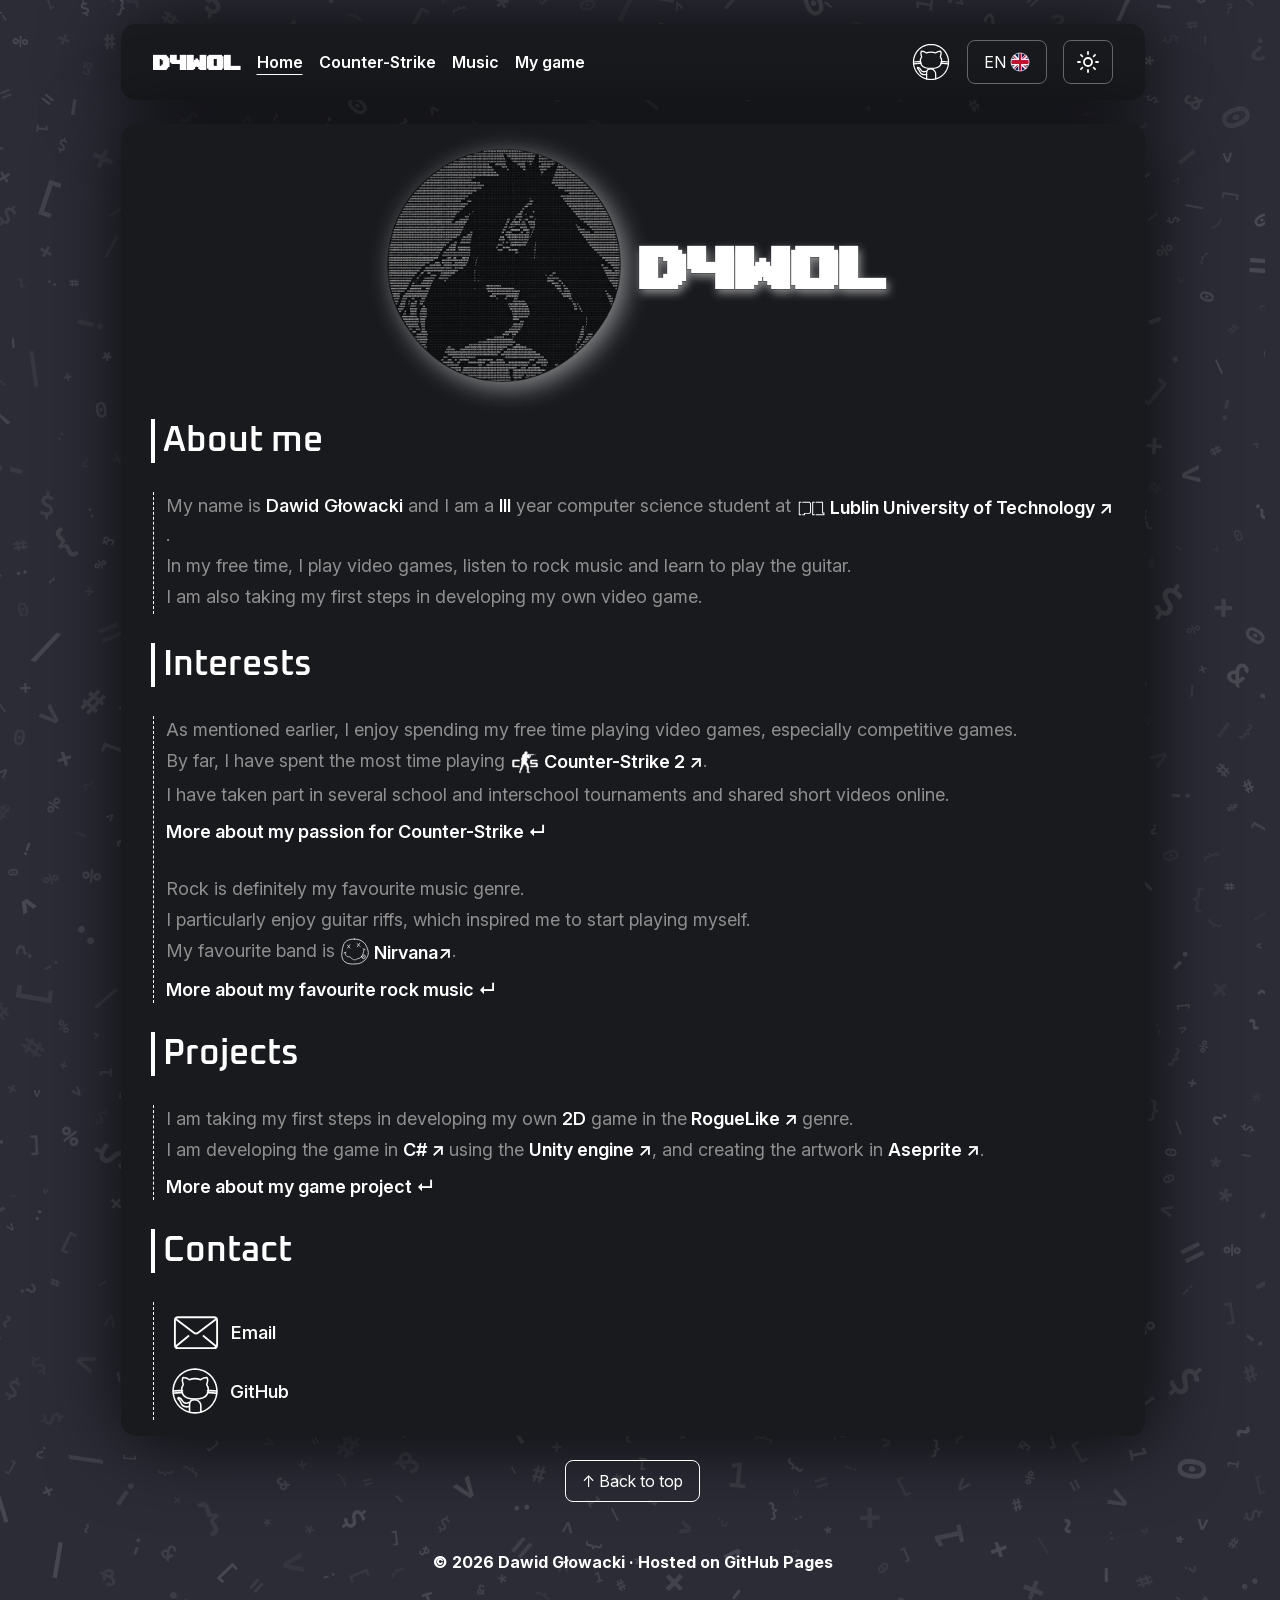
==== commit fa26e3e5: "Contact form and responsive layout ---------------------------------------- Contact form and respons" ====
--- a/index.html
+++ b/index.html
@@ -3,11 +3,14 @@
 <head>
     <meta charset="UTF-8">
     <meta name="viewport" content="width=device-width, initial-scale=1.0">
+    <link rel="preload" href="assets/fonts/InterVariable.ttf" as="font" type="font/ttf" crossorigin>
+    <link rel="preload" href="assets/fonts/Oxanium-SemiBold.ttf" as="font" type="font/ttf" crossorigin>
+    <link rel="preload" href="assets/fonts/upheavtt.ttf" as="font" type="font/ttf" crossorigin>
     <link rel="stylesheet" href="css/style.css">
     <link rel="alternate" hreflang="en" href="index.html">
     <link rel="alternate" hreflang="pl" href="pl/index.html">
     <link rel="alternate" hreflang="x-default" href="index.html">
-    <script src="javaScript/storage.js" defer></script>
+    <script src="javaScript/storage.js"></script>
     <script src="javaScript/functions.js" defer></script>
     <title>Dawid Głowacki — Personal website</title>
 </head>
@@ -15,7 +18,8 @@
     <header>
         <nav class="navbar" aria-label="Main navigation">
             <a class="navbar-brand" href="index.html">D4WOL</a>
-            <ul class="navbar-links">
+            <button class="navbar-menu-toggle" type="button" aria-expanded="false" aria-controls="navbar-links">Menu ▾</button>
+            <ul id="navbar-links" class="navbar-links">
                 <li><a href="index.html" aria-current="page">Home</a></li>
                 <li><a href="cs.html">Counter-Strike</a></li>
                 <li><a href="music.html">Music</a></li>
@@ -123,6 +127,8 @@
         </div>
     </main>
 
+    <button class="back-to-top" type="button">↑ Back to top</button>
+
     <footer>
         <p><b>&copy; 2026 Dawid Głowacki </b> · Hosted on GitHub Pages</p>
     </footer>
--- a/css/style.css
+++ b/css/style.css
@@ -1,28 +1,32 @@
 @font-face {
     font-family: "UpHeavtt";
     src: url("../assets/fonts/upheavtt.ttf") format("truetype");
-    font-display: swap;
+    font-display: block;
 }
 
 @font-face {
     font-family: "Oxanium";
     src: url("../assets/fonts/Oxanium-SemiBold.ttf") format("truetype");
     font-weight: 600;
-    font-display: swap;
+    font-display: block;
 }
 
 @font-face {
     font-family: "Inter";
     src: url("../assets/fonts/InterVariable.ttf") format("truetype");
     font-weight: 100 900;
-    font-display: swap;
+    font-display: block;
 }
 
 @font-face {
     font-family: "CounterStrike";
     src: url("../assets/fonts/cs_regular.ttf") format("truetype");
     font-weight: 400;
-    font-display: swap;
+    font-display: block;
+}
+
+html {
+    scrollbar-gutter: stable;
 }
 
 body, .navbar, .page, .section-title, .information,
@@ -34,6 +38,7 @@
 }
 
 body {
+    min-width: 304px;
     background-color: #2b2c36;
     background-image: url("../assets/backgrounds/ascii_dark_background.png");
     background-size: 2400px 2400px;
@@ -239,7 +244,10 @@
 }
 
 #lang-icon {
+    display: block;
     width: 20px;
+    height: 20px;
+    flex-shrink: 0;
 }
 
 footer {
@@ -459,7 +467,7 @@
     outline-color: currentColor;
 }
 
-@media (max-width: 900px) {
+@media (max-width: 1100px) {
     .recordings-content {
         grid-template-columns: minmax(0, 1fr);
         gap: 16px;
@@ -485,42 +493,6 @@
 
 }
 
-@media (max-width: 640px) {
-    .video-tabs {
-        width: 100%;
-    }
-
-    .recordings-layout {
-        grid-template-columns: minmax(0, 1fr);
-        justify-items: center;
-        gap: 16px;
-    }
-
-    .video-carousel {
-        width: 100%;
-        justify-content: center;
-        gap: 8px;
-    }
-
-    .navbar, .page {
-        padding: 20px;
-    }
-
-    .navbar-links {
-        order: 3;
-        width: 100%;
-        justify-content: center;
-    }
-
-    .profile h1 {
-        margin: 16px 0;
-    }
-
-    .section-title {
-        font-size: 28px;
-    }
-
-}
 
 @media (prefers-reduced-motion: reduce) {
     #theme-toggle img {
@@ -534,6 +506,7 @@
 
 }
 
+html.light-theme body,
 body.light-theme {
     background-color: #e5e5eb;
     background-image: url("../assets/backgrounds/ascii_light_background.png");
@@ -732,6 +705,14 @@
     padding: 0;
 }
 
+.player-card .player-winnings {
+    font-size: 16px;
+}
+
+.player-winnings .white-text {
+    white-space: nowrap;
+}
+
 .player-card .player-name {
     align-self: flex-start;
     padding-bottom: 10px;
@@ -953,6 +934,91 @@
     transition: border-color 0.4s;
 }
 
+.game-contact-form {
+    display: grid;
+    gap: 18px;
+    max-width: 620px;
+    margin: 24px auto;
+    padding: 20px;
+    border: 1px solid #666666;
+    border-radius: 8px;
+}
+
+.form-field {
+    display: grid;
+    gap: 8px;
+}
+
+.game-contact-form [hidden] {
+    display: none;
+}
+
+.game-contact-form :is(input, select, textarea, button) {
+    box-sizing: border-box;
+    min-width: 0;
+    width: 100%;
+    padding: 10px 12px;
+    border: 1px solid #666666;
+    border-radius: 8px;
+    background: transparent;
+    color: inherit;
+    font: inherit;
+    transition: border-color 0.4s, background-color 0.4s;
+}
+
+.game-contact-form :is(input, select, textarea):focus-visible {
+    outline: 2px solid currentColor;
+    outline-offset: 3px;
+}
+
+.game-contact-form textarea {
+    resize: vertical;
+    min-height: 140px;
+}
+
+.game-contact-form option {
+    background: #191a1e;
+    color: #ffffff;
+}
+
+.light-theme .game-contact-form option {
+    background: #ffffff;
+    color: #191a1e;
+}
+
+.game-contact-form button {
+    min-height: 44px;
+    cursor: pointer;
+}
+
+.game-contact-form button:enabled:hover {
+    background: #ffffff1a;
+}
+
+.light-theme .game-contact-form button:enabled:hover {
+    background: #0000000d;
+}
+
+.game-contact-form button:disabled {
+    opacity: 0.5;
+    cursor: default;
+}
+
+.game-contact-form small {
+    color: #acadb1;
+    line-height: 1.5;
+}
+
+.light-theme .game-contact-form small {
+    color: #6f6f6f;
+}
+
+.game-contact-form p {
+    margin: 0;
+    padding: 0;
+    overflow-wrap: anywhere;
+}
+
 .animation-showcase p {
     margin: 0;
     padding: 0;
@@ -960,22 +1026,269 @@
     text-align: center;
 }
 
+
+.back-to-top {
+    display: block;
+    margin: 24px auto;
+    padding: 10px 16px;
+    border: 1px solid currentColor;
+    border-radius: 8px;
+    background: transparent;
+    color: #ffffff;
+    font: inherit;
+    cursor: pointer;
+}
+
+.back-to-top:hover {
+    background-color: #ffffff1a;
+}
+
+.light-theme .back-to-top {
+    color: #191a1e;
+}
+
+.light-theme .back-to-top:hover {
+    background-color: #0000000d;
+}
+
+@media (max-width: 900px) {
+    .features-overview {
+        grid-template-columns: minmax(0, 1fr) 160px;
+        gap: 16px;
+        padding-right: 12px;
+    }
+
+    .features-overview .character-showcase {
+        padding: 12px;
+    }
+}
+
+.navbar-menu-toggle {
+    display: none;
+}
+
 @media (max-width: 640px) {
+    .navbar {
+        display: grid;
+        grid-template-columns: auto minmax(0, 1fr);
+    }
+
+    .navbar-brand {
+        font-size: 24px;
+    }
+
+    .navbar-tools {
+        flex-wrap: nowrap;
+        justify-self: end;
+        gap: 6px;
+    }
+
+    .navbar-github img {
+        width: 32px;
+    }
+
+    .navbar-github .github-label {
+        display: none;
+    }
+
+    #language-toggle {
+        width: 64px;
+        padding: 8px;
+    }
+
+    #theme-toggle {
+        width: 44px;
+        height: 44px;
+        padding: 10px;
+    }
+
+    #theme-toggle img {
+        width: 20px;
+        height: 20px;
+        object-fit: contain;
+    }
+
+    .navbar-menu-toggle, .navbar-links {
+        grid-column: 1 / -1;
+    }
+
+    .menu-ready .navbar-menu-toggle {
+        display: block;
+        order: 2;
+        width: 100%;
+    }
+
+    .menu-ready:not(.menu-open) .navbar-links {
+        display: none;
+    }
+
+    .video-tabs {
+        width: 100%;
+    }
+
+    .profile h1 {
+        margin: 16px 0;
+    }
+
+    .section-title {
+        font-size: 28px;
+    }
+
+    .animation-showcase {
+        grid-template-columns: minmax(0, 128px);
+    }
+
+    .animation-showcase p {
+        font-size: 18px;
+    }
+
+    .animation-showcase img {
+        width: 128px;
+        height: 160px;
+    }
+
+    .navbar, .page {
+        margin: 16px auto;
+        padding: 20px 16px;
+    }
+
+    .navbar, .navbar-tools {
+        gap: 10px;
+    }
+
+    .navbar-links {
+        order: 3;
+        width: 100%;
+        display: grid;
+        grid-template-columns: repeat(2, minmax(0, 1fr));
+        gap: 4px 8px;
+        text-align: center;
+    }
+
+    .navbar-links a {
+        display: grid;
+        place-items: center;
+        min-height: 44px;
+    }
+
+    .information .moreInfo {
+        font-size: 13px;
+    }
+
+    .contact-item {
+        font-size: 14px;
+    }
+
+    .features-overview .character-showcase {
+        display: none;
+    }
+
+    .information {
+        font-size: 16px;
+        overflow-wrap: anywhere;
+    }
+
+    .icon-text {
+        max-width: 100%;
+        white-space: normal;
+    }
+
+    .icon-text img {
+        flex-shrink: 0;
+    }
+
+    .recordings-layout {
+        grid-template-columns: minmax(0, 1fr);
+        justify-items: center;
+        justify-self: stretch;
+        gap: 16px;
+    }
+
+    .video-carousel {
+        width: 100%;
+        display: grid;
+        grid-template-columns: repeat(2, minmax(0, 1fr));
+        justify-items: center;
+        gap: 24px 12px;
+    }
+
+    .video-frame {
+        grid-column: 1 / -1;
+        grid-row: 1;
+        width: min(100% - 24px, 300px);
+    }
+
+    .video-carousel button {
+        grid-row: 2;
+        width: 100%;
+    }
+
     .features-overview {
         grid-template-columns: minmax(0, 1fr);
         padding-right: 0;
     }
 
-    .animation-showcase {
-        grid-template-columns: minmax(0, 128px);
-    }
-
-    .animation-showcase p {
-        font-size: 18px;
-    }
-
-    .animation-showcase img {
-        width: 128px;
-        height: 160px;
-    }
-}
+    .gallery-stack {
+        padding: 20px;
+    }
+
+    .concert-list {
+        padding-left: 36px;
+    }
+
+    .game-contact-form {
+        min-width: 0;
+        margin: 20px 0 20px 12px;
+        padding: 14px;
+    }
+
+    .form-field {
+        min-width: 0;
+    }
+
+    .email-copy {
+        max-width: 100%;
+    }
+
+    #copy-email {
+        overflow-wrap: anywhere;
+        text-align: left;
+    }
+
+    footer {
+        padding: 0 12px;
+        font-size: 14px;
+    }
+}
+
+@media (hover: none), (pointer: coarse) {
+    .contact-item {
+        display: grid;
+        grid-template-columns: 44px minmax(0, 1fr);
+        column-gap: 8px;
+        row-gap: 4px;
+    }
+
+    .contact-item > img {
+        grid-row: 1 / 3;
+        width: 44px;
+        padding-left: 0;
+    }
+
+    .contact-item .email-copy,
+    .contact-item .contact-value {
+        grid-column: 2;
+    }
+
+    .contact-item .email-copy {
+        margin-top: 0;
+    }
+
+    .contact-item .contact-value {
+        max-width: 100%;
+        margin-left: 0;
+        white-space: normal;
+        opacity: 1;
+        transform: none;
+    }
+}
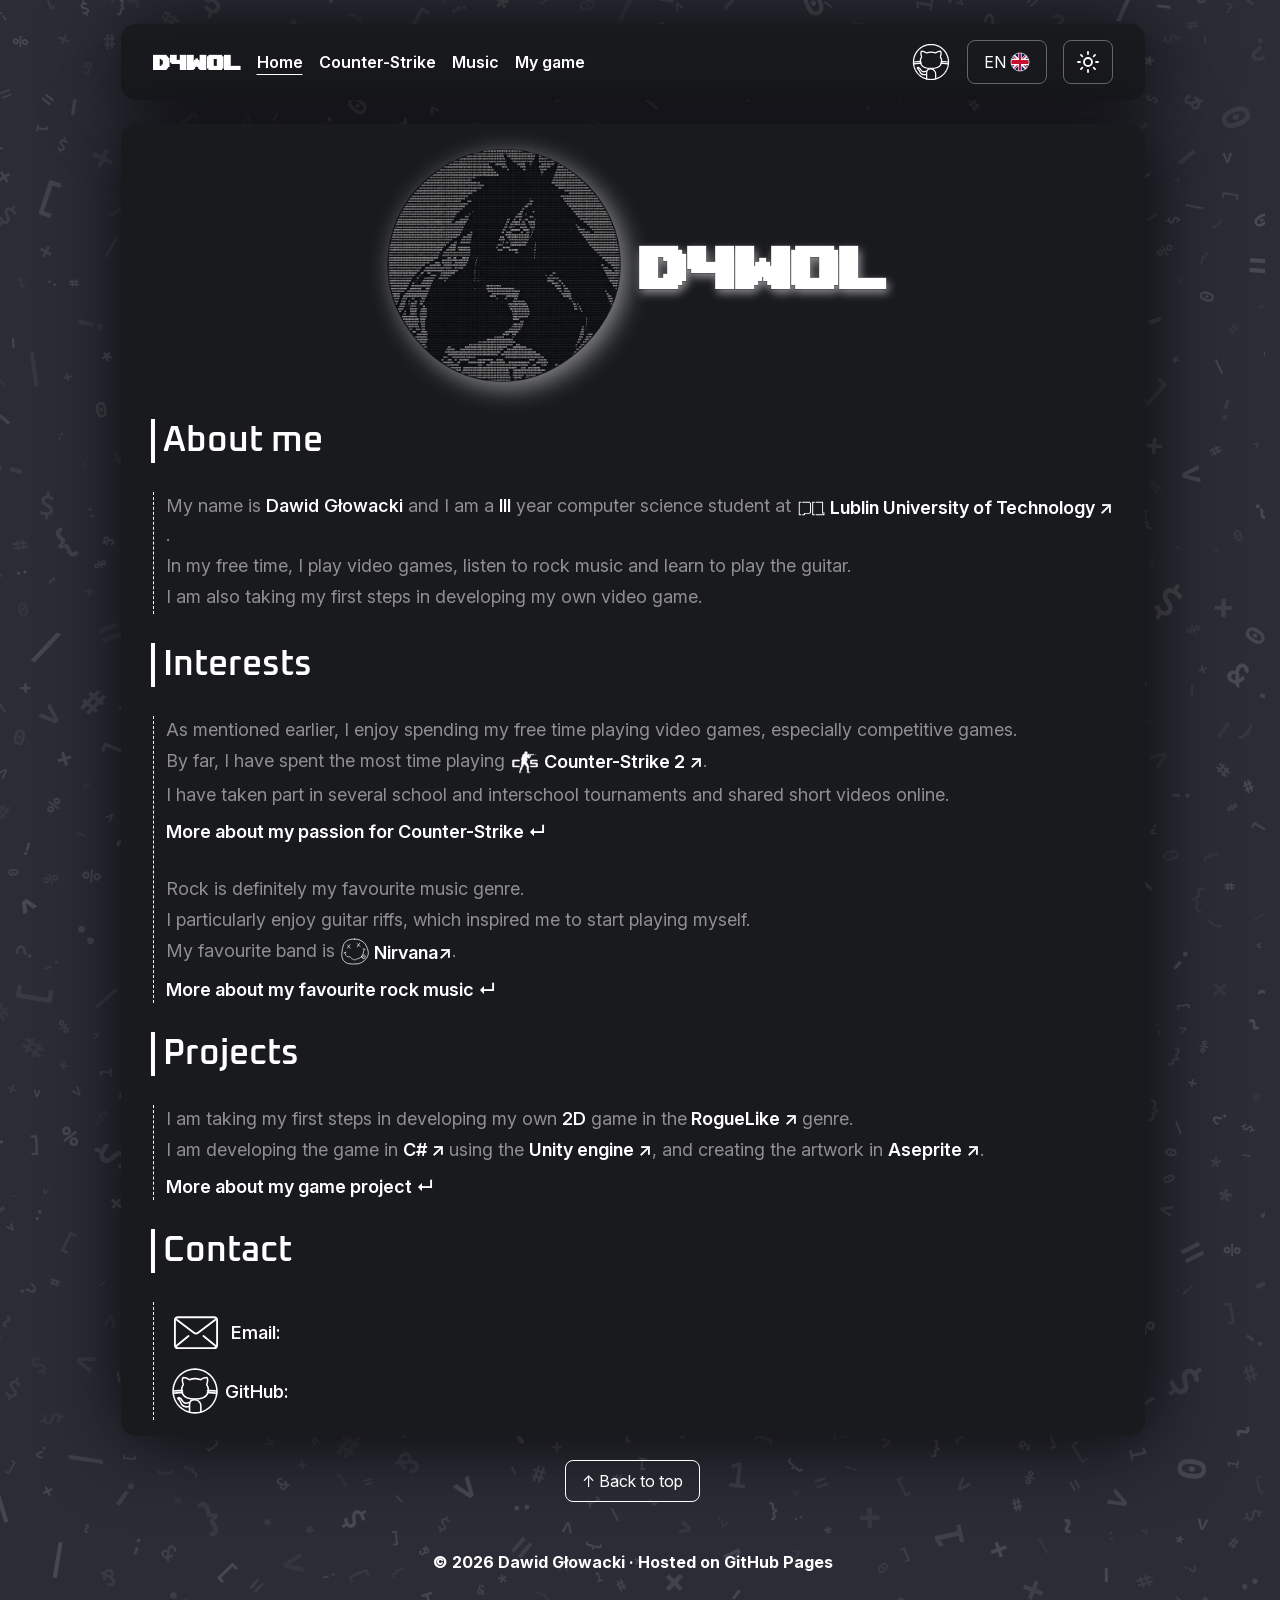
==== commit 25e23956: "Mobile layout fixes ---------------------------------------- Mobile layout fixes  - Update menu on m" ====
--- a/index.html
+++ b/index.html
@@ -103,7 +103,7 @@
 
                 <p class="iconArea contact-item" tabindex="0">
                     <img class="Gmail-icon" src="assets/icons/gmail_white_icon.svg" alt="">
-                    <span class="white-text">Email</span>
+                    <span class="white-text">Email:</span>
                     <span class="email-copy" data-copy-hint="Click to copy!">
                         <button id="copy-email" data-copied="Copied!" data-copy-error="Could not copy the email address. Please copy it manually." class="contact-value white-text"
                                 type="button" aria-label="Copy email address">
@@ -115,7 +115,7 @@
                 <p class="iconArea">
                     <a class="iconArea contact-item" href="https://github.com/Dawoll" target="_blank" rel="noopener">
                         <img class="Github-icon" src="assets/icons/github_white_icon.svg" alt="">
-                        <span class="white-text">&nbsp;GitHub </span>
+                        <span class="white-text">GitHub:</span>
                         <span class="contact-value white-text">dawoll</span>
                     </a>
                 </p>
--- a/css/style.css
+++ b/css/style.css
@@ -1118,6 +1118,14 @@
         width: 100%;
     }
 
+    .navbar-menu-toggle[aria-expanded="true"] {
+        color: #acadb1;
+    }
+
+    .light-theme .navbar-menu-toggle[aria-expanded="true"] {
+        color: #000000;
+    }
+
     .menu-ready:not(.menu-open) .navbar-links {
         display: none;
     }
@@ -1160,15 +1168,19 @@
         order: 3;
         width: 100%;
         display: grid;
-        grid-template-columns: repeat(2, minmax(0, 1fr));
-        gap: 4px 8px;
+        grid-template-columns: minmax(0, 1fr);
+        gap: 8px;
         text-align: center;
     }
 
     .navbar-links a {
         display: grid;
         place-items: center;
+        box-sizing: border-box;
         min-height: 44px;
+        width: 100%;
+        border: 1px solid #666666;
+        border-radius: 8px;
     }
 
     .information .moreInfo {
@@ -1261,23 +1273,17 @@
     }
 }
 
-@media (hover: none), (pointer: coarse) {
+@media (max-width: 640px), (hover: none), (pointer: coarse) {
     .contact-item {
         display: grid;
-        grid-template-columns: 44px minmax(0, 1fr);
-        column-gap: 8px;
-        row-gap: 4px;
+        grid-template-columns: 28px auto minmax(0, 1fr);
+        gap: 4px;
+        font-size: clamp(10px, 3.2vw, 14px);
     }
 
     .contact-item > img {
-        grid-row: 1 / 3;
-        width: 44px;
+        width: 28px;
         padding-left: 0;
-    }
-
-    .contact-item .email-copy,
-    .contact-item .contact-value {
-        grid-column: 2;
     }
 
     .contact-item .email-copy {
@@ -1287,7 +1293,7 @@
     .contact-item .contact-value {
         max-width: 100%;
         margin-left: 0;
-        white-space: normal;
+        white-space: nowrap;
         opacity: 1;
         transform: none;
     }
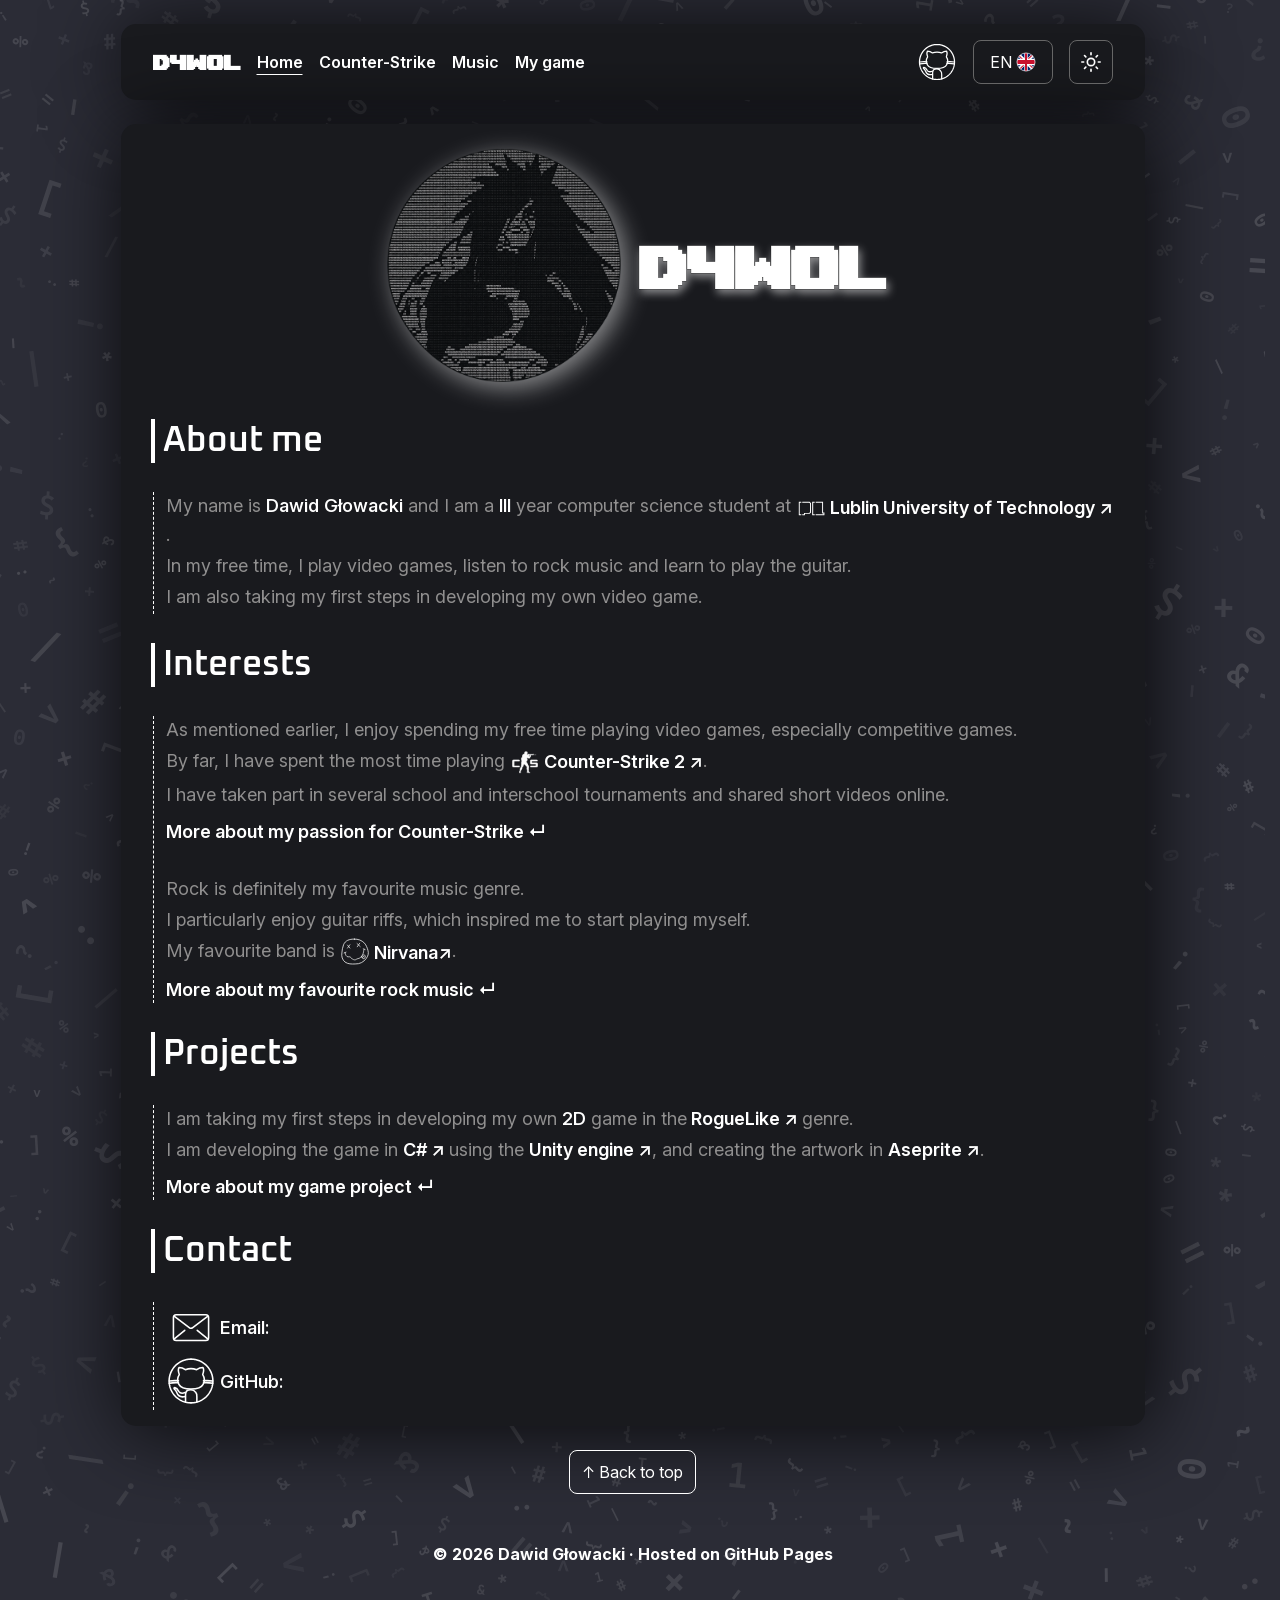
==== commit f10e24c0: "HTML Changes ---------------------------------------- HTML Changes  - Add common classes for buttons" ====
--- a/index.html
+++ b/index.html
@@ -18,7 +18,7 @@
     <header>
         <nav class="navbar" aria-label="Main navigation">
             <a class="navbar-brand" href="index.html">D4WOL</a>
-            <button class="navbar-menu-toggle" type="button" aria-expanded="false" aria-controls="navbar-links">Menu ▾</button>
+            <button class="button navbar-menu-toggle" type="button" aria-expanded="false" aria-controls="navbar-links">Menu ▾</button>
             <ul id="navbar-links" class="navbar-links">
                 <li><a href="index.html" aria-current="page">Home</a></li>
                 <li><a href="cs.html">Counter-Strike</a></li>
@@ -30,15 +30,15 @@
                 <a  class="navbar-github" href="https://github.com/Dawoll" target="_blank" rel="noopener"
                     aria-label="My GitHub profile — opens in a new tab">
                     <span class="github-label">GitHub</span>
-                    <img src="assets/icons/github_white_icon.svg" alt="">
+                    <img class="theme-icon" src="assets/icons/github_white_icon.svg" alt="">
                 </a>
 
-                <a id="language-toggle" href="pl/index.html" hreflang="pl" aria-label="Switch to Polish">
+                <a class="button" id="language-toggle" href="pl/index.html" hreflang="pl" aria-label="Switch to Polish">
                     <span id="lang">EN</span> <img id="lang-icon" src="assets/icons/uk_white_icon.svg" alt="">
                 </a>
 
-                <button id="theme-toggle" type="button" aria-label="Change theme">
-                    <img src="assets/icons/sun_white_icon.svg" alt="">
+                <button class="button-icon button" id="theme-toggle" type="button" aria-label="Change theme">
+                    <img class="theme-icon" src="assets/icons/sun_white_icon.svg" alt="">
                 </button>
             </div>
         </nav>
@@ -54,9 +54,10 @@
             <h1 class="section-title"> About me </h1>
 
             <div class="information">
-                <p> My name is <span class="white-text">Dawid Głowacki</span> and I am a <span class="white-text">III</span> year computer science student at
+                <p> My name is <span class="white-text">Dawid Głowacki</span> and I am a <span class="white-text">III</span>
+                    year computer science student at
                     <a class="icon-text" href="https://pollub.pl/en/" target="_blank" rel="noopener">
-                    <img src="assets/icons/pollub_white_icon.svg" alt=""> Lublin University of Technology ↗</a>. </p>
+                    <img class="theme-icon" src="assets/icons/pollub_white_icon.svg" alt=""> Lublin University of Technology ↗</a>. </p>
                 <p> In my free time, I play video games, listen to rock music and learn to play the guitar. </p>
                 <p> I am also taking my first steps in developing my own video game.</p>
             </div>
@@ -70,14 +71,15 @@
                 <p> As mentioned earlier, I enjoy spending my free time playing video games, especially competitive games. </p>
                 <p> By far, I have spent the most time playing <a class="icon-text"
                     href="https://store.steampowered.com/app/730/CounterStrike_2/" target="_blank" rel="noopener">
-                    <img src="assets/icons/cs_white_icon.svg" alt=""> Counter-Strike 2 ↗</a>. </p>
+                    <img class="theme-icon" src="assets/icons/cs_white_icon.svg" alt=""> Counter-Strike 2 ↗</a>. </p>
                 <p> I have taken part in several school and interschool tournaments and shared short videos online. </p>
                 <p class="moreInfo"> <a href = "cs.html"> More about my passion for Counter-Strike ↵</a> </p>
 
                 <p> Rock is definitely my favourite music genre. </p>
                 <p> I particularly enjoy guitar riffs, which inspired me to start playing myself. </p>
-                <p> My favourite band is <a class="icon-text" href="https://open.spotify.com/artist/6olE6TJLqED3rqDCT0FyPh?si=Z2lgDo1pQneDaTebb05Caw" target="_blank" rel="noopener">
-                    <img src="assets/icons/nirvana_white_icon.svg" alt=""> Nirvana↗ </a>. </p>
+                <p> My favourite band is <a class="icon-text" href="https://open.spotify.com/artist/6olE6TJLqED3rqDCT0FyPh?si=Z2lgDo1pQneDaTebb05Caw"
+                    target="_blank" rel="noopener">
+                    <img class="theme-icon" src="assets/icons/nirvana_white_icon.svg" alt=""> Nirvana↗ </a>. </p>
                 <p class="moreInfo"> <a href = "music.html"> More about my favourite rock music ↵</a> </p>
             </div>
 
@@ -89,8 +91,10 @@
             <div class="information">
                 <p> I am taking my first steps in developing my own <span class="white-text">2D</span>
                     game in the<a href="https://en.wikipedia.org/wiki/Roguelike" target="_blank" rel="noopener"> RogueLike ↗ </a>genre. </p>
-                <p> I am developing the game in <a href="https://en.wikipedia.org/wiki/C_Sharp_(programming_language)" target="_blank" rel="noopener"> C# ↗ </a>
-                    using the <a href = "https://en.wikipedia.org/wiki/Unity_(game_engine)" target="_blank" rel="noopener"> Unity engine ↗</a>, and creating the artwork in <a href="https://en.wikipedia.org/wiki/Aseprite" target="_blank" rel="noopener"> Aseprite ↗</a>. </p>
+                <p> I am developing the game in <a href="https://en.wikipedia.org/wiki/C_Sharp_(programming_language)" target="_blank" rel="noopener">
+                    C# ↗ </a>
+                    using the <a href = "https://en.wikipedia.org/wiki/Unity_(game_engine)" target="_blank" rel="noopener"> Unity engine ↗</a>,
+                    and creating the artwork in <a href="https://en.wikipedia.org/wiki/Aseprite" target="_blank" rel="noopener"> Aseprite ↗</a>. </p>
                 <p class="moreInfo"> <a href="mygame.html"> More about my game project ↵</a></p>
             </div>
 
@@ -102,10 +106,11 @@
             <div class="information">
 
                 <p class="iconArea contact-item" tabindex="0">
-                    <img class="Gmail-icon" src="assets/icons/gmail_white_icon.svg" alt="">
+                    <img class="theme-icon Gmail-icon" src="assets/icons/gmail_white_icon.svg" alt="">
                     <span class="white-text">Email:</span>
                     <span class="email-copy" data-copy-hint="Click to copy!">
-                        <button id="copy-email" data-copied="Copied!" data-copy-error="Could not copy the email address. Please copy it manually." class="contact-value white-text"
+                        <button id="copy-email" data-copied="Copied!" data-copy-error="Could not copy the email address.
+                        Please copy it manually." class="contact-value white-text"
                                 type="button" aria-label="Copy email address">
                             dawid.glowacki1337@gmail.com
                         </button>
@@ -114,7 +119,7 @@
 
                 <p class="iconArea">
                     <a class="iconArea contact-item" href="https://github.com/Dawoll" target="_blank" rel="noopener">
-                        <img class="Github-icon" src="assets/icons/github_white_icon.svg" alt="">
+                        <img class="theme-icon Github-icon" src="assets/icons/github_white_icon.svg" alt="">
                         <span class="white-text">GitHub:</span>
                         <span class="contact-value white-text">dawoll</span>
                     </a>
@@ -127,7 +132,7 @@
         </div>
     </main>
 
-    <button class="back-to-top" type="button">↑ Back to top</button>
+    <button class="button back-to-top" type="button">↑ Back to top</button>
 
     <footer>
         <p><b>&copy; 2026 Dawid Głowacki </b> · Hosted on GitHub Pages</p>
--- a/css/style.css
+++ b/css/style.css
@@ -3,805 +3,83 @@
     src: url("../assets/fonts/upheavtt.ttf") format("truetype");
     font-display: block;
 }
-
 @font-face {
     font-family: "Oxanium";
     src: url("../assets/fonts/Oxanium-SemiBold.ttf") format("truetype");
     font-weight: 600;
     font-display: block;
 }
-
 @font-face {
     font-family: "Inter";
     src: url("../assets/fonts/InterVariable.ttf") format("truetype");
     font-weight: 100 900;
     font-display: block;
 }
-
 @font-face {
     font-family: "CounterStrike";
     src: url("../assets/fonts/cs_regular.ttf") format("truetype");
-    font-weight: 400;
     font-display: block;
 }
-
-html {
-    scrollbar-gutter: stable;
-}
-
-body, .navbar, .page, .section-title, .information,
-p, a, button, .white-text,
-.profile h1, .profile-picture,
-.navbar-github img, #theme-toggle img,
-.Github-icon, .Gmail-icon {
-    transition: color 0.4s, background-color 0.4s, border-color 0.4s, filter 0.4s, -webkit-text-stroke-color 0.4s;
-}
-
+:root {
+    --text: #fff;
+    --panel: #191a1e;
+    --muted: #908f8f;
+    --background: #2b2c36;
+    --pattern: url("../assets/backgrounds/ascii_dark_background.png");
+    --hover: #ffffff1a;
+}
+html { scrollbar-gutter: stable; }
+body, .navbar, .page, .section-title, .information, p, a, button, .white-text, .profile h1,
+.profile-picture, .navbar-github img, #theme-toggle img, .Github-icon, .Gmail-icon { transition: color .4s, background-color .4s, border-color .4s, filter .4s, -webkit-text-stroke-color .4s; }
+body, .white-text, a, .game-contact-form option, .back-to-top, .light-theme .white-text { color: var(--text); }
 body {
     min-width: 304px;
-    background-color: #2b2c36;
-    background-image: url("../assets/backgrounds/ascii_dark_background.png");
-    background-size: 2400px 2400px;
-    background-repeat: repeat;
-    color: #ffffff;
+    background: var(--background) var(--pattern) 0% 0% / 2400px 2400px;
     font-family: "Inter", sans-serif;
 }
-
-.white-text {
-    color: #ffffff;
-    font-weight: 550;
-}
-
 a {
     text-decoration: none;
-    color: #ffffff;
     font-weight: 600;
 }
-
-img {
-    max-width: 100%;
-    height: auto;
-}
-
-main p, .page a:hover {
-    color: #908f8f;
-}
-
-.page .icon-text:hover img {
-    opacity: 0.7;
-    transform: scale(1.07);
-}
-
-main p {
-    margin: 0 0 4px;
-    padding-left: 12px;
-    line-height: 1.5;
-}
-
-.navbar, .page {
-    max-width: 960px;
-    margin: 24px auto;
-    padding: 16px 32px;
-    background: #191a1e;
-    border-radius: 15px;
-    box-shadow: 4px 4px 80px rgba(0, 0, 0, 0.8);
-}
-
-.profile, .iconArea, .navbar, .navbar-links, .navbar-tools,
-.navbar-github,
-#language-toggle, #theme-toggle,
-.subpage-header,
-.video-carousel,
-.data-update {
-    display: flex;
-    align-items: center;
-}
-
-.profile, .iconArea, .navbar, .navbar-links, .navbar-tools {
-    gap: 10px;
-}
-
-.navbar, .navbar-links, .navbar-tools {
-    flex-wrap: wrap;
-    gap: 16px;
-}
-
-.navbar-links {
-    list-style: none;
-    margin: 0;
-    padding: 0;
-}
-
-.navbar-tools {
-    margin-left: auto;
-}
-
-.navbar-brand, .profile {
-    font-family: "UpHeavtt", sans-serif;
-}
-
-.navbar-brand {
-    font-size: 28px;
-}
-
-.navbar-github {
-    min-height: 44px;
-}
-
-.navbar button, #language-toggle, .video-carousel button, .video-tabs button, .player-card a {
-    padding: 8px 12px;
-    border: 1px solid #666666;
-    border-radius: 8px;
-}
-
-.navbar button, #language-toggle, .video-carousel button, .video-tabs button {
-    min-height: 44px;
-    background: transparent;
-    color: inherit;
-    font: inherit;
-    cursor: pointer;
-}
-
-.navbar a:not(.navbar-github):hover, .navbar button:hover {
-    opacity: 0.7;
-    color: #acadb1;
-}
-
-.navbar a[aria-current="page"] {
-    text-decoration: underline;
-    text-underline-offset: 6px;
-}
-
+img, .contact-item, .character-frame { max-width: 100%; }
+img { height: auto; }
+main p, .page a:hover, .light-theme main p, .light-theme .game-contact-form small { color: var(--muted); }
+main p, .project-features { padding-left: 12px; }
+main p, .concert-list, .game-contact-form small { line-height: 1.5; }
+main p { margin: 0 0 4px; }
 a:focus-visible, button:focus-visible {
-    outline: 2px solid #ffffff;
+    outline: 2px solid #fff;
     outline-offset: 4px;
 }
-
-.profile {
-    justify-content: center;
-    flex-wrap: wrap;
-}
-
-.profile-picture {
-    width: min(250px, 100%);
-    border-radius: 50%;
-    filter: drop-shadow(6px 6px 12px rgba(255, 255, 255, 0.5));
-}
-
-.profile h1 {
-    font-size: clamp(40px, 8vw, 80px);
-    filter: drop-shadow(2px 4px 4px rgba(255, 255, 255, 0.5));
-    -webkit-text-stroke: 0.25px black;
-}
-
-.section-title {
-    font: 600 35px "Oxanium", sans-serif;
-    border-left: 4px solid #ffffff;
-    padding-left: 8px;
-    margin-left: -2px;
-}
-
-.information {
-    display: flow-root;
-    border-left: 1px dashed #ffffff;
-    font-size: 18px;
-}
-
-.information .moreInfo {
-    margin: 10px 0 30px;
-}
-
-.information .moreInfo:last-child {
-    margin-bottom: 0;
-}
-
-.iconArea {
-    gap: 5px;
-    min-width: 0;
-}
-
-.iconArea .white-text {
-    min-width: 0;
-    overflow-wrap: anywhere;
-}
-
-.Github-icon, .Gmail-icon {
-    flex-shrink: 0;
-}
-
-.Github-icon {
-    width: 50px;
-    padding-left: 4px;
-}
-
-.Gmail-icon {
-    width: 60px;
-}
-
-.icon-text {
-    display: inline-flex;
-    vertical-align: middle;
-    align-items: center;
-    white-space: nowrap;
-    gap: 4px;
-}
-
-.icon-text img {
-    width: 30px;
-    transition: transform 0.4s, opacity 0.4s, filter 0.4s;
-}
-
-#language-toggle, #theme-toggle {
-    gap: 4px;
-}
-
-#language-toggle {
-    box-sizing: border-box;
-    width: 80px;
-    flex-shrink: 0;
-    justify-content: center;
-    min-height: 44px;
-}
-
-#lang-icon {
-    display: block;
-    width: 20px;
-    height: 20px;
-    flex-shrink: 0;
-}
-
 footer {
     text-align: center;
     margin-top: 40px;
     font-weight: 700;
 }
-
-footer p {
-    margin-bottom: 50px;
-    margin-top: 50px;
-}
-
-.github-label {
-    max-width: 0;
-    overflow: hidden;
-    white-space: nowrap;
-    opacity: 0;
-    transform: translateX(12px);
-    transition: max-width 0.5s, margin-right 0.5s, opacity 0.5s, transform 0.5s, color 0.4s;
-}
-
-.navbar-github:hover .github-label,
-.navbar-github:focus-visible .github-label {
-    max-width: 72px;
-    margin-right: 8px;
-    opacity: 1;
-    transform: translateX(0);
-}
-
-.navbar-github img {
-    width: 40px;
-}
-
-.contact-item {
-    max-width: 100%;
-}
-
-.contact-value {
-    min-width: 0;
-    max-width: 0;
-    margin-left: 8px;
-    overflow: hidden;
-    white-space: nowrap;
-    opacity: 0;
-    transform: translateX(-8px);
-    transition: max-width 0.4s, opacity 0.4s, transform 0.4s, color 0.4s;
-}
-
-.contact-item:hover .contact-value,
-.contact-item:focus-visible .contact-value,
-.contact-item:has(:focus-visible) .contact-value {
-    max-width: 400px;
-    opacity: 1;
-    transform: translateX(0);
-}
-
+footer p { margin-block: 50px; }
+:is(.video-carousel, .video-tabs) button { min-width: 44px; }
+:is(.video-tabs, .video-carousel) button:focus-visible { outline-color: currentColor; }
+#language-toggle {
+    box-sizing: border-box;
+    width: 80px;
+    justify-content: center;
+}
+#lang-icon, .video-carousel video, .player-flag img, .light-theme .player-flag .flag-light,
+.gallery-stack img, #gallery-preview, .character-showcase img, .back-to-top { display: block; }
+#lang-icon {
+    width: 20px;
+    height: 20px;
+}
 #copy-email {
     background: none;
     border: 0;
-    padding: 0;
     font: inherit;
-    cursor: pointer;
-}
-
-.subpage-header {
-    justify-content: center;
-    flex-wrap: wrap;
-    gap: 4px;
-    padding: 24px 0;
-}
-
-.subpage-header img {
-    width: 80px;
-    transition: filter 0.4s;
-}
-
-.subpage-header h1 {
-    margin: 0;
-    font-family: "Oxanium", sans-serif;
-    font-weight: 600;
-    font-size: clamp(26px, 5vw, 40px);
-}
-
-.cs-header h1 {
-    font-family: "CounterStrike", sans-serif;
-    font-weight: 400;
-}
-
-.recordings-content {
-    --video-width: clamp(200px, 25vw, 300px);
-    display: grid;
-    grid-template-columns: minmax(0, 1fr) auto;
-    align-items: center;
-    gap: 12px;
-    padding-top: 16px;
-}
-
-.recordings-intro {
-    display: grid;
-    place-items: center;
-    min-width: 0;
-    padding: 0 56px 16px 12px;
-}
-
-.recordings-intro p {
-    max-width: 28ch;
-    margin: 0;
-    padding: 0;
-    text-align: center;
-}
-
-.recordings-layout {
-    display: grid;
-    grid-template-columns: auto 240px;
-    align-items: center;
-    gap: 24px;
-    padding: 0 12px 16px 0;
-}
-
-.video-carousel {
-    position: relative;
-    justify-content: flex-start;
-    gap: 12px;
-    min-width: 0;
-}
-
-.video-frame {
-    position: relative;
-    width: var(--video-width);
-    min-width: 0;
-}
-
-.video-carousel video {
-    display: block;
-    width: 100%;
-    aspect-ratio: 9 / 16;
-    object-fit: contain;
-    background: #000000;
-    border-radius: 12px;
-}
-
-.video-frame::before,
-.video-frame::after {
-    content: "";
-    position: absolute;
-    width: 40px;
-    height: 40px;
-    border: solid #ffffff;
-    border-width: 0;
-    pointer-events: none;
-    z-index: 1;
-    transition: border-color 0.4s;
-}
-
-.video-frame::before {
-    top: -12px;
-    right: -12px;
-    border-top-width: 5px;
-    border-right-width: 5px;
-}
-
-.video-frame::after {
-    bottom: -12px;
-    left: -12px;
-    border-bottom-width: 5px;
-    border-left-width: 5px;
-}
-
+}
 #previous-video {
-    position: absolute;
     left: -56px;
     top: 50%;
     transform: translateY(-50%);
 }
-
-.video-tabs {
-    display: grid;
-    grid-template-columns: minmax(0, 1fr);
-    gap: 8px;
-}
-
-.video-carousel button, .video-tabs button {
-    flex-shrink: 0;
-    min-width: 44px;
-}
-
-.video-tabs button {
-    text-align: left;
-    font-size: 16px;
-    overflow-wrap: anywhere;
-}
-
-.video-carousel button:enabled:hover, .video-tabs button:hover {
-    opacity: 0.7;
-}
-
-.video-carousel button:disabled {
-    opacity: 0.3;
-    cursor: default;
-}
-
-.video-tabs button[aria-pressed="true"] {
-    background: #ffffff;
-    color: #191a1e;
-    border-color: #ffffff;
-}
-
-.light-theme .video-tabs button[aria-pressed="true"] {
-    background: #191a1e;
-    color: #ffffff;
-    border-color: #191a1e;
-}
-
-.video-tabs button:focus-visible,
-.video-carousel button:focus-visible {
-    outline-color: currentColor;
-}
-
-@media (max-width: 1100px) {
-    .recordings-content {
-        grid-template-columns: minmax(0, 1fr);
-        gap: 16px;
-    }
-
-    .recordings-intro {
-        padding: 0 12px;
-    }
-
-    .recordings-layout {
-        grid-template-columns: minmax(0, 1fr) 240px;
-        padding-left: 12px;
-    }
-
-    .video-frame {
-        width: min(100%, 320px);
-    }
-
-    #previous-video {
-        position: static;
-        transform: none;
-    }
-
-}
-
-
-@media (prefers-reduced-motion: reduce) {
-    #theme-toggle img {
-        transition: none;
-        width: 20px;
-    }
-
-    .email-copy::after {
-        transition: none;
-    }
-
-}
-
-html.light-theme body,
-body.light-theme {
-    background-color: #e5e5eb;
-    background-image: url("../assets/backgrounds/ascii_light_background.png");
-    color: #191a1e;
-}
-
-.light-theme .navbar-brand {
-    color: #555454;
-}
-
-.light-theme .navbar,
-.light-theme .page {
-    background: #ffffff;
-}
-
-.light-theme .navbar .navbar-brand:hover {
-    color: #000000;
-    opacity: 1;
-}
-
-.light-theme a,
-.light-theme .white-text,
-.light-theme .section-title,
-.light-theme .profile h1 {
-    color: #191a1e;
-}
-
-.light-theme main p {
-    color: #6f6f6f;
-}
-
-.light-theme .section-title,
-.light-theme .information,
-.light-theme .navbar button,
-.light-theme #language-toggle,
-.light-theme .video-frame::before,
-.light-theme .video-frame::after,
-.light-theme .character-frame,
-.light-theme .player-card .player-name,
-.light-theme .gallery-stack img {
-    border-color: #191a1e;
-}
-
-.light-theme .navbar-links a:hover,
-.light-theme .navbar button:hover,
-.light-theme .icon-text:hover,
-.light-theme .page a:hover {
-    color: #000000;
-    font-weight: 800;
-    opacity: 1;
-}
-
-.light-theme .subpage-header img,
-.light-theme .navbar-github img,
-.light-theme #theme-toggle img,
-.light-theme .Github-icon,
-.light-theme .Gmail-icon,
-.light-theme .icon-text img {
-    filter: invert(1);
-}
-
-.light-theme .profile-picture,
-.light-theme .profile h1 {
-    filter: drop-shadow(6px 6px 24px rgba(0, 0, 0, 1));
-}
-
-.light-theme .profile h1 {
-    -webkit-text-stroke-color: #ffffff;
-}
-
-.email-copy {
-    position: relative;
-    display: inline-flex;
-    min-width: 0;
-}
-
-.email-copy::after {
-    content: attr(data-copy-hint);
-    position: absolute;
-    bottom: calc(100% + 8px);
-    left: 50%;
-    transform: translateX(-50%);
-    padding: 6px 10px;
-    border-radius: 6px;
-    background: #ffffff;
-    color: #191a1e;
-    font-size: 12px;
-    white-space: nowrap;
-    pointer-events: none;
-    opacity: 0;
-    transition: opacity 0.15s;
-    z-index: 10;
-}
-
-.email-copy:hover::after,
-.email-copy:has(:focus-visible)::after {
-    opacity: 1;
-    transition-delay: 0.1s;
-}
-
-.player-cards {
-    display: grid;
-    grid-template-columns: repeat(auto-fit, minmax(min(100%, 220px), 1fr));
-    gap: 16px;
-    margin: 24px 12px;
-}
-
-.player-card {
-    position: relative;
-    isolation: isolate;
-    overflow: hidden;
-    display: flex;
-    flex-direction: column;
-    gap: 12px;
-    min-width: 0;
-    padding: 16px;
-    border: 1px solid #666666;
-    border-radius: 8px;
-}
-
-.team-gamerlegion {
-    --team-name: "GAMERLEGION";
-}
-
-.team-betboom {
-    --team-name: "BETBOOM";
-}
-
-.team-parivision {
-    --team-name: "PARIVISION";
-}
-
-.player-card::before {
-    content: var(--team-name);
-    position: absolute;
-    inset: 0;
-    z-index: -1;
-    display: grid;
-    place-items: center;
-    font: 600 30px "Oxanium", sans-serif;
-    color: #ffffff;
-    white-space: nowrap;
-    transform: rotate(-20deg);
-    opacity: 0.1;
-    user-select: none;
-    pointer-events: none;
-    transition: color 0.4s;
-}
-
-.player-card h2 {
-    margin: 0;
-    padding-right: 40px;
-    font: 600 26px "Oxanium", sans-serif;
-}
-
-.player-flag {
-    position: absolute;
-    top: 16px;
-    right: 16px;
-}
-
-.player-flag img {
-    display: block;
-    width: 30px;
-    height: 30px;
-    object-fit: contain;
-}
-
-.player-flag .flag-light,
-.light-theme .player-flag img:not(.flag-light) {
-    display: none;
-}
-
-.light-theme .player-flag .flag-light {
-    display: block;
-}
-
-.data-update {
-    flex-wrap: wrap;
-    gap: 8px;
-    font-size: 18px;
-}
-
-.data-update > span:first-child {
-    color: #ffffff;
-    font: 26px/1 sans-serif;
-}
-
-.light-theme .player-card::before,
-.light-theme .data-update > span:first-child {
-    color: #000000;
-}
-
-.player-card p {
-    margin: 0;
-    padding: 0;
-}
-
-.player-card .player-winnings {
-    font-size: 16px;
-}
-
-.player-winnings .white-text {
-    white-space: nowrap;
-}
-
-.player-card .player-name {
-    align-self: flex-start;
-    padding-bottom: 10px;
-    border-bottom: 1px solid #ffffff;
-    transition: border-color 0.4s;
-}
-
-.player-card a {
-    display: inline-flex;
-    align-items: center;
-    gap: 8px;
-    align-self: flex-start;
-    margin-top: auto;
-}
-
-.player-card a img {
-    width: 26px;
-    height: 26px;
-    transition: filter 0.4s;
-}
-
-.player-card a:hover img,
-.player-card a:focus-visible img {
-    filter: brightness(0.57);
-}
-
-.light-theme .player-card a img {
-    filter: brightness(0) invert(0.45);
-}
-
-.light-theme .player-card a:hover img,
-.light-theme .player-card a:focus-visible img {
-    filter: brightness(0);
-}
-
-.gallery-stack {
-    display: grid;
-    grid-template-columns: repeat(5, 1fr);
-    align-items: center;
-    max-width: 700px;
-    margin: 40px auto;
-    padding: 30px;
-}
-
-.gallery-stack button {
-    grid-row: 1;
-    min-width: 0;
-    padding: 0;
-    border: 0;
-    background: transparent;
-    cursor: zoom-in;
-}
-
-.gallery-stack img {
-    display: block;
-    width: 100%;
-    aspect-ratio: 4 / 3;
-    object-fit: cover;
-    border: 3px solid #ffffff;
-    box-sizing: border-box;
-    box-shadow: 0 8px 24px #00000066;
-}
-
-.gallery-stack button:first-child {
-    grid-column: 1 / 4;
-    transform: translateY(15px) rotate(-9deg);
-}
-
-.generator-gallery img {
-    aspect-ratio: 3 / 4;
-    object-fit: contain;
-    background: #191a1e;
-    transition: background-color 0.4s;
-}
-
-.light-theme .generator-gallery img {
-    background: #ffffff;
-}
-
-.gallery-stack button:last-child {
-    grid-column: 3 / 6;
-    transform: translateY(-15px) rotate(12deg);
-    z-index: 1;
-}
-
-body.gallery-open {
-    overflow: hidden;
-}
-
 #gallery-dialog {
     max-width: 96vw;
     max-height: 94vh;
@@ -811,468 +89,602 @@
     background: #191a1e;
     box-sizing: border-box;
 }
-
-#gallery-dialog::backdrop {
-    background: #000000cc;
-}
-
+#gallery-dialog::backdrop { background: #000000cc; }
 #gallery-preview {
-    display: block;
     width: auto;
     max-height: calc(94vh - 60px);
+}
+.light-theme {
+    --text: #191a1e;
+    --panel: #fff;
+    --muted: #6f6f6f;
+    --background: #e5e5eb;
+    --pattern: url("../assets/backgrounds/ascii_light_background.png");
+    --hover: #0000000d;
+}
+.white-text { font-weight: 550; }
+.page .icon-text:hover img, .navbar a:not(.navbar-github):hover, .navbar button:hover,
+.video-carousel button:enabled:hover, .video-tabs button:hover { opacity: 0.7; }
+.page .icon-text:hover img { transform: scale(1.07); }
+.navbar, .page, .generator-gallery img, .game-contact-form option { background: var(--panel); }
+.navbar, .page {
+    max-width: 960px;
+    margin: 24px auto;
+    padding: 16px 32px;
+    border-radius: 15px;
+    box-shadow: 4px 4px 80px #000c;
+}
+.profile, .iconArea, .navbar, .navbar-links, .navbar-tools, .navbar-github, #language-toggle,
+#theme-toggle, .subpage-header, .video-carousel, .data-update, .icon-text, .recordings-content,
+.recordings-layout, .player-card a, .gallery-stack, .features-overview { align-items: center; }
+.profile, .iconArea, .navbar, .navbar-links, .navbar-tools, .navbar-github, #language-toggle,
+.subpage-header, .video-carousel, .data-update, .player-card { display: flex; }
+.profile { gap: 10px; }
+.navbar, .navbar-links, .navbar-tools {
+    flex-wrap: wrap;
+    gap: 16px;
+}
+.navbar-links, .recordings-intro p, .player-card p, .game-contact-form p, .animation-showcase p,
+#copy-email, .gallery-stack button, .gallery-close, .song-groups, .song-groups details ul { padding: 0; }
+.navbar-links, .recordings-intro p, .player-card p, .game-contact-form p, .animation-showcase p,
+.subpage-header h1, .player-card h2 { margin: 0; }
+.navbar-links, .song-groups, .song-groups details ul, .project-features { list-style: none; }
+.navbar-tools { margin-left: auto; }
+.navbar-brand, .profile { font-family: "UpHeavtt", sans-serif; }
+.navbar-brand { font-size: 28px; }
+.navbar-github, .button { min-height: 44px; }
+.button, .player-card a, .player-card, .game-contact-form, .form-control {
+    border: 1px solid #666;
+    border-radius: 8px;
+}
+.button, .player-card a { padding: 10px 12px; }
+.button-icon {
+    display: grid;
+    place-items: center;
+    box-sizing: border-box;
+    width: 44px;
+    height: 44px;
+    flex-shrink: 0;
+}
+.button.button-icon { padding: 10px; }
+.button, #copy-email, .gallery-close, .song-groups summary { cursor: pointer; }
+.button, .form-control {
+    background: transparent;
+    color: inherit;
+    font: inherit;
+}
+.navbar a:not(.navbar-github):hover, .navbar button:hover, .game-contact-form small { color: #acadb1; }
+.navbar a[aria-current="page"] {
+    text-decoration: underline;
+    text-underline-offset: 6px;
+}
+.profile, .subpage-header {
+    justify-content: center;
+    flex-wrap: wrap;
+}
+.profile-picture {
+    width: min(250px, 100%);
+    border-radius: 50%;
+    filter: drop-shadow(6px 6px 12px rgba(255, 255, 255, 0.5));
+}
+.profile h1 {
+    font-size: clamp(40px, 8vw, 80px);
+    filter: drop-shadow(2px 4px 4px rgba(255, 255, 255, 0.5));
+    -webkit-text-stroke: 0.25px black;
+}
+.section-title {
+    font: 600 35px "Oxanium", sans-serif;
+    border-left: 4px solid var(--text);
+    padding-left: 8px;
+    margin-left: -2px;
+}
+.information {
+    display: flow-root;
+    border-left: 1px dashed var(--text);
+    font-size: 18px;
+}
+.information .moreInfo { margin: 10px 0 30px; }
+.information .moreInfo:last-child { margin-bottom: 0; }
+.iconArea, .iconArea .white-text, .contact-value, .recordings-intro, .video-carousel, .video-frame,
+.email-copy, .player-card, .gallery-stack button, .form-control { min-width: 0; }
+.iconArea { gap: 4px; }
+.iconArea .white-text, .video-tabs button, .game-contact-form p { overflow-wrap: anywhere; }
+.Github-icon, .Gmail-icon, #language-toggle, #lang-icon, :is(.video-carousel, .video-tabs) button { flex-shrink: 0; }
+.Github-icon, .Gmail-icon { width: 50px; }
+.icon-text, .github-label, .contact-value, .email-copy::after, .player-card::before,
+.player-winnings .white-text { white-space: nowrap; }
+.icon-text, #language-toggle, #theme-toggle, .subpage-header { gap: 4px; }
+.icon-text {
+    display: inline-flex;
+    vertical-align: middle;
+}
+.icon-text img {
+    width: 30px;
+    transition: transform .4s, opacity .4s, filter .4s;
+}
+.github-label, .contact-value, .player-card, body.gallery-open { overflow: hidden; }
+.github-label {
+    max-width: 0;
+    opacity: 0;
+    transform: translateX(12px);
+    transition: max-width .5s, margin-right .5s, opacity .5s, transform .5s, color .4s;
+}
+.navbar-github:is(:hover, :focus-visible) .github-label,
+.contact-item:is(:hover, :focus-visible, :has(:focus-visible)) .contact-value, .light-theme .navbar .navbar-brand:hover,
+.light-theme .navbar-links a:hover, .light-theme .navbar button:hover, .light-theme .icon-text:hover,
+.light-theme .page a:hover, .email-copy:is(:hover, :has(:focus-visible))::after { opacity: 1; }
+.navbar-github:is(:hover, :focus-visible) .github-label {
+    max-width: 72px;
+    margin-right: 8px;
+    transform: translateX(0);
+}
+.navbar-github img, .video-frame::before, .video-frame::after { width: 40px; }
+.contact-value {
+    max-width: 0;
+    margin-left: 8px;
+    opacity: 0;
+    transform: translateX(-8px);
+    transition: max-width .4s, opacity .4s, transform .4s, color .4s;
+}
+.contact-item:is(:hover, :focus-visible, :has(:focus-visible)) .contact-value {
+    max-width: 400px;
+    transform: translateX(0);
+}
+.subpage-header { padding: 24px 0; }
+.subpage-header img {
+    width: 80px;
+    transition: filter .4s;
+}
+.subpage-header h1 { font: 600 clamp(26px, 5vw, 40px) "Oxanium", sans-serif; }
+.cs-header h1 {
+    font-family: "CounterStrike", sans-serif;
+    font-weight: 400;
+}
+.recordings-content, .recordings-intro, .recordings-layout, .video-tabs, .player-cards,
+.player-card::before, .gallery-stack, .song-groups details ul, .concert-list, .features-overview,
+.character-showcase, .game-contact-form, .form-field { display: grid; }
+.recordings-content {
+    grid-template-columns: minmax(0, 1fr) auto;
+    gap: 12px;
+    padding-top: 16px;
+}
+.recordings-intro {
+    place-items: center;
+    padding: 0 56px 16px 12px;
+}
+.recordings-intro p {
+    max-width: 28ch;
+    text-align: center;
+}
+.recordings-layout {
+    grid-template-columns: auto 240px;
+    gap: 24px;
+    padding: 0 12px 16px 0;
+}
+.video-carousel {
+    position: relative;
+    justify-content: flex-start;
+    gap: 12px;
+}
+.video-frame {
+    position: relative;
+    width: clamp(200px, 25vw, 300px);
+}
+.video-carousel video, .player-flag img, #gallery-preview,
+.character-showcase img { object-fit: contain; }
+.video-carousel video {
+    width: 100%;
+    aspect-ratio: 9 / 16;
+    background: #000;
+    border-radius: 12px;
+}
+.video-frame::before, .video-frame::after, #previous-video, .email-copy::after, .player-card::before,
+.player-flag, .gallery-close { position: absolute; }
+.video-frame::before, .video-frame::after {
+    content: "";
+    height: 40px;
+    border: 0 solid var(--text);
+    pointer-events: none;
+    z-index: 1;
+    transition: border-color .4s;
+}
+.video-frame::before {
+    top: -12px;
+    right: -12px;
+    border-top-width: 5px;
+    border-right-width: 5px;
+}
+.video-frame::after {
+    bottom: -12px;
+    left: -12px;
+    border-bottom-width: 5px;
+    border-left-width: 5px;
+}
+.video-tabs, .data-update, .player-card a, .song-groups details ul, .form-field { gap: 8px; }
+.video-tabs { grid-template-columns: minmax(0, 1fr); }
+.video-tabs button, .player-card .player-winnings { font-size: 16px; }
+.video-tabs button { text-align: left; }
+.video-carousel button:disabled {
+    opacity: 0.3;
+    cursor: default;
+}
+.video-tabs button[aria-pressed="true"] {
+    background: var(--text);
+    color: var(--panel);
+    border-color: var(--text);
+}
+.light-theme .navbar-brand { color: #555454; }
+.light-theme .navbar .navbar-brand:hover, .light-theme .navbar-links a:hover,
+.light-theme .navbar button:hover, .light-theme .icon-text:hover, .light-theme .page a:hover,
+.light-theme .player-card::before, .light-theme .data-update > span:first-child { color: #000; }
+.light-theme .navbar button, .light-theme #language-toggle { border-color: var(--text); }
+.light-theme .navbar-links a:hover, .light-theme .navbar button:hover, .light-theme .icon-text:hover,
+.light-theme .page a:hover { font-weight: 800; }
+.light-theme .theme-icon { filter: invert(1); }
+.light-theme .profile-picture, .light-theme .profile h1 { filter: drop-shadow(6px 6px 24px #000); }
+.light-theme .profile h1 { -webkit-text-stroke-color: #fff; }
+.email-copy {
+    position: relative;
+    display: inline-flex;
+}
+.email-copy::after {
+    content: attr(data-copy-hint);
+    bottom: calc(100% + 8px);
+    left: 50%;
+    transform: translateX(-50%);
+    padding: 6px 10px;
+    border-radius: 8px;
+    background: var(--text);
+    color: var(--panel);
+    font-size: 12px;
+    pointer-events: none;
+    opacity: 0;
+    transition: opacity .15s;
+    z-index: 10;
+}
+.email-copy:is(:hover, :has(:focus-visible))::after { transition-delay: .1s; }
+.player-cards {
+    grid-template-columns: repeat(auto-fit, minmax(min(100%, 220px), 1fr));
+    gap: 16px;
+    margin: 24px 12px;
+}
+.player-card {
+    position: relative;
+    isolation: isolate;
+    flex-direction: column;
+    gap: 12px;
+    padding: 16px;
+}
+.team-gamerlegion { --team-name: "GAMERLEGION"; }
+.team-betboom { --team-name: "BETBOOM"; }
+.team-parivision { --team-name: "PARIVISION"; }
+.player-card::before {
+    content: var(--team-name);
+    inset: 0;
+    z-index: -1;
+    place-items: center;
+    font: 600 30px "Oxanium", sans-serif;
+    color: #fff;
+    transform: rotate(-20deg);
+    opacity: 0.1;
+    user-select: none;
+    pointer-events: none;
+    transition: color .4s;
+}
+.player-card h2 {
+    padding-right: 40px;
+    font: 600 26px "Oxanium", sans-serif;
+}
+.player-flag {
+    top: 16px;
+    right: 16px;
+}
+.player-flag img {
+    width: 30px;
+    height: 30px;
+}
+.player-flag .flag-light, .light-theme .player-flag img:not(.flag-light), .game-contact-form [hidden],
+.navbar-menu-toggle { display: none; }
+.data-update {
+    flex-wrap: wrap;
+    font-size: 18px;
+}
+.data-update > span:first-child {
+    color: #fff;
+    font: 26px/1 sans-serif;
+}
+.player-card .player-name {
+    align-self: flex-start;
+    padding-bottom: 10px;
+    border-bottom: 1px solid var(--text);
+    transition: border-color .4s;
+}
+.player-card a {
+    display: inline-flex;
+    align-self: flex-start;
+    margin-top: auto;
+}
+.player-card a img {
+    width: 26px;
+    height: 26px;
+    transition: filter .4s;
+}
+.player-card a:is(:hover, :focus-visible) img { filter: brightness(0.57); }
+.light-theme .player-card a img { filter: brightness(0) invert(0.45); }
+.light-theme .player-card a:is(:hover, :focus-visible) img { filter: brightness(0); }
+.gallery-stack {
+    grid-template-columns: repeat(5, 1fr);
+    max-width: 700px;
+    margin: 40px auto;
+    padding: 30px;
+}
+.gallery-stack button {
+    grid-row: 1;
+    border: 0;
+    background: transparent;
+    cursor: zoom-in;
+}
+.gallery-stack img {
+    width: 100%;
+    aspect-ratio: 4 / 3;
+    object-fit: cover;
+    border: 3px solid var(--text);
+    box-sizing: border-box;
+    box-shadow: 0 8px 24px #00000066;
+}
+.gallery-stack button:first-child {
+    grid-column: 1 / 4;
+    transform: translateY(15px) rotate(-9deg);
+}
+.generator-gallery img {
     object-fit: contain;
-}
-
+    aspect-ratio: 3 / 4;
+    transition: background-color .4s;
+}
+.gallery-stack button:last-child {
+    grid-column: 3 / 6;
+    transform: translateY(-15px) rotate(12deg);
+    z-index: 1;
+}
 .gallery-close {
-    position: absolute;
     top: 2px;
     right: 8px;
-    width: 44px;
-    height: 44px;
-    padding: 0;
     border: 0;
     background: transparent;
-    color: #ffffff;
+    color: #fff;
     font-size: 32px;
-    cursor: pointer;
-}
-
+}
 .email-copy:has(.copy-confirmed)::after {
     opacity: 0;
     transition: none;
 }
-
-.light-theme .email-copy::after {
-    background: #191a1e;
-    color: #ffffff;
-}
-
 .song-groups {
     max-width: 560px;
     margin: 24px auto;
-    padding: 0;
-    list-style: none;
     text-align: center;
 }
-
 .song-groups > li {
     padding: 14px 0;
-    border-bottom: 1px solid #666666;
-}
-
+    border-bottom: 1px solid #666;
+}
 .song-groups summary {
     font: 600 22px "Oxanium", sans-serif;
     list-style-position: inside;
-    cursor: pointer;
-}
-
-.song-groups details ul {
-    display: grid;
-    gap: 8px;
-    margin: 16px 0 0;
-    padding: 0;
-    list-style: none;
-}
-
+}
+.song-groups details ul { margin: 16px 0 0; }
 .concert-list {
-    display: grid;
     gap: 12px;
     margin: 20px 0;
     padding-left: 56px;
     list-style-type: "→  ";
-    line-height: 1.5;
-}
-
-.project-features {
-    padding-left: 12px;
-    list-style: none;
-}
-
-.project-features > li {
-    margin-bottom: 20px;
-}
-
+}
+.project-features > li { margin-bottom: 20px; }
 .project-features ul {
     margin-top: 12px;
     padding-left: 28px;
     list-style-type: "→  ";
     line-height: 1.6;
 }
-
 .features-overview {
-    display: grid;
     grid-template-columns: minmax(0, 1fr) 240px;
-    align-items: center;
     gap: 24px;
     padding-right: 40px;
 }
-
 .character-showcase {
-    display: grid;
     place-items: center;
     padding: 24px;
 }
-
 .character-showcase img {
-    display: block;
     width: 192px;
     height: 240px;
-    object-fit: contain;
     image-rendering: pixelated;
 }
-
 .animation-showcase {
     grid-template-columns: minmax(0, 192px);
     justify-content: center;
     gap: 16px;
 }
-
 .character-frame {
-    max-width: 100%;
     padding-bottom: 12px;
-    border-bottom: 2px solid #ffffff;
-    transition: border-color 0.4s;
-}
-
+    border-bottom: 2px solid var(--text);
+    transition: border-color .4s;
+}
 .game-contact-form {
-    display: grid;
-    gap: 18px;
+    gap: 16px;
     max-width: 620px;
     margin: 24px auto;
-    padding: 20px;
-    border: 1px solid #666666;
-    border-radius: 8px;
-}
-
-.form-field {
-    display: grid;
-    gap: 8px;
-}
-
-.game-contact-form [hidden] {
-    display: none;
-}
-
-.game-contact-form :is(input, select, textarea, button) {
+    padding: 16px;
+}
+.form-control {
     box-sizing: border-box;
-    min-width: 0;
     width: 100%;
     padding: 10px 12px;
-    border: 1px solid #666666;
-    border-radius: 8px;
-    background: transparent;
-    color: inherit;
-    font: inherit;
-    transition: border-color 0.4s, background-color 0.4s;
-}
-
+    transition: border-color .4s, background-color .4s;
+}
 .game-contact-form :is(input, select, textarea):focus-visible {
     outline: 2px solid currentColor;
     outline-offset: 3px;
 }
-
 .game-contact-form textarea {
     resize: vertical;
     min-height: 140px;
 }
-
-.game-contact-form option {
-    background: #191a1e;
-    color: #ffffff;
-}
-
-.light-theme .game-contact-form option {
-    background: #ffffff;
-    color: #191a1e;
-}
-
-.game-contact-form button {
-    min-height: 44px;
-    cursor: pointer;
-}
-
-.game-contact-form button:enabled:hover {
-    background: #ffffff1a;
-}
-
-.light-theme .game-contact-form button:enabled:hover {
-    background: #0000000d;
-}
-
+.game-contact-form button:enabled:hover, .back-to-top:hover { background: var(--hover); }
 .game-contact-form button:disabled {
     opacity: 0.5;
     cursor: default;
 }
-
-.game-contact-form small {
-    color: #acadb1;
-    line-height: 1.5;
-}
-
-.light-theme .game-contact-form small {
-    color: #6f6f6f;
-}
-
-.game-contact-form p {
-    margin: 0;
-    padding: 0;
-    overflow-wrap: anywhere;
-}
-
 .animation-showcase p {
-    margin: 0;
-    padding: 0;
     font: 600 26px "Oxanium", sans-serif;
     text-align: center;
 }
-
-
 .back-to-top {
-    display: block;
     margin: 24px auto;
-    padding: 10px 16px;
-    border: 1px solid currentColor;
-    border-radius: 8px;
-    background: transparent;
-    color: #ffffff;
-    font: inherit;
-    cursor: pointer;
-}
-
-.back-to-top:hover {
-    background-color: #ffffff1a;
-}
-
-.light-theme .back-to-top {
-    color: #191a1e;
-}
-
-.light-theme .back-to-top:hover {
-    background-color: #0000000d;
-}
-
+    border-color: currentColor;
+}
+.light-theme #language-toggle:hover,
+.light-theme .video-tabs button:enabled:hover { opacity: 1; }
+.light-theme #language-toggle,
+.light-theme .video-tabs button:not([aria-pressed="true"]) { color: var(--muted); }
+.light-theme #lang-icon { opacity: .7; }
+.light-theme #language-toggle:hover,
+.light-theme .video-tabs button:not([aria-pressed="true"]):hover {
+    color: #000;
+    font-weight: 800;
+}
+.light-theme #language-toggle:hover #lang-icon { opacity: 1; }
+@media (max-width: 1100px) {
+    .recordings-content {
+        grid-template-columns: minmax(0, 1fr);
+        gap: 16px;
+    }
+    .recordings-intro { padding: 0 12px; }
+    .recordings-layout {
+        grid-template-columns: minmax(0, 1fr) 240px;
+        padding-left: 12px;
+    }
+    .video-frame { width: min(100%, 320px); }
+    #previous-video {
+        position: static;
+        transform: none;
+    }
+}
+@media (prefers-reduced-motion: reduce) {
+    #theme-toggle img {
+        transition: none;
+        width: 20px;
+    }
+}
 @media (max-width: 900px) {
     .features-overview {
         grid-template-columns: minmax(0, 1fr) 160px;
         gap: 16px;
         padding-right: 12px;
     }
-
-    .features-overview .character-showcase {
-        padding: 12px;
-    }
-}
-
-.navbar-menu-toggle {
-    display: none;
-}
-
+    .features-overview .character-showcase { padding: 12px; }
+}
 @media (max-width: 640px) {
     .navbar {
         display: grid;
         grid-template-columns: auto minmax(0, 1fr);
     }
-
-    .navbar-brand {
-        font-size: 24px;
-    }
-
+    .navbar-brand { font-size: 24px; }
+    .subpage-header img { width: 64px; }
     .navbar-tools {
         flex-wrap: nowrap;
         justify-self: end;
-        gap: 6px;
-    }
-
-    .navbar-github img {
-        width: 32px;
-    }
-
-    .navbar-github .github-label {
-        display: none;
-    }
-
+    }
+    .navbar-github img { width: 32px; }
+    .navbar-github .github-label, .menu-ready:not(.menu-open) .navbar-links,
+    .features-overview .character-showcase { display: none; }
     #language-toggle {
         width: 64px;
         padding: 8px;
     }
-
-    #theme-toggle {
-        width: 44px;
-        height: 44px;
-        padding: 10px;
-    }
-
     #theme-toggle img {
         width: 20px;
         height: 20px;
         object-fit: contain;
     }
-
-    .navbar-menu-toggle, .navbar-links {
-        grid-column: 1 / -1;
-    }
-
+    .navbar-menu-toggle, .navbar-links, .video-frame { grid-column: 1 / -1; }
+    .menu-ready .navbar-menu-toggle, .video-tabs, .navbar-links, .navbar-links a, .video-carousel,
+    .video-carousel button { width: 100%; }
     .menu-ready .navbar-menu-toggle {
         display: block;
         order: 2;
-        width: 100%;
-    }
-
-    .navbar-menu-toggle[aria-expanded="true"] {
-        color: #acadb1;
-    }
-
-    .light-theme .navbar-menu-toggle[aria-expanded="true"] {
-        color: #000000;
-    }
-
-    .menu-ready:not(.menu-open) .navbar-links {
-        display: none;
-    }
-
-    .video-tabs {
-        width: 100%;
-    }
-
-    .profile h1 {
-        margin: 16px 0;
-    }
-
-    .section-title {
-        font-size: 28px;
-    }
-
-    .animation-showcase {
-        grid-template-columns: minmax(0, 128px);
-    }
-
-    .animation-showcase p {
-        font-size: 18px;
-    }
-
+    }
+    .navbar-menu-toggle[aria-expanded="true"] { color: #acadb1; }
+    .light-theme .navbar-menu-toggle[aria-expanded="true"] { color: #000; }
+    .profile h1 { margin: 16px 0; }
+    .section-title { font-size: 28px; }
+    .animation-showcase { grid-template-columns: minmax(0, 128px); }
+    .animation-showcase p { font-size: 18px; }
     .animation-showcase img {
         width: 128px;
         height: 160px;
     }
-
     .navbar, .page {
         margin: 16px auto;
         padding: 20px 16px;
     }
-
-    .navbar, .navbar-tools {
-        gap: 10px;
-    }
-
+    .navbar, .navbar-tools { gap: 10px; }
     .navbar-links {
         order: 3;
-        width: 100%;
         display: grid;
         grid-template-columns: minmax(0, 1fr);
         gap: 8px;
         text-align: center;
     }
-
     .navbar-links a {
         display: grid;
         place-items: center;
         box-sizing: border-box;
         min-height: 44px;
-        width: 100%;
-        border: 1px solid #666666;
+        border: 1px solid #666;
         border-radius: 8px;
     }
-
-    .information .moreInfo {
-        font-size: 13px;
-    }
-
-    .contact-item {
-        font-size: 14px;
-    }
-
-    .features-overview .character-showcase {
-        display: none;
-    }
-
+    .information .moreInfo { font-size: 13px; }
     .information {
         font-size: 16px;
         overflow-wrap: anywhere;
     }
-
-    .icon-text {
-        max-width: 100%;
-        white-space: normal;
-    }
-
-    .icon-text img {
-        flex-shrink: 0;
-    }
-
+    .icon-text, .email-copy { max-width: 100%; }
+    .icon-text { white-space: normal; }
+    .icon-text img { flex-shrink: 0; }
     .recordings-layout {
         grid-template-columns: minmax(0, 1fr);
         justify-items: center;
         justify-self: stretch;
         gap: 16px;
     }
-
     .video-carousel {
-        width: 100%;
         display: grid;
         grid-template-columns: repeat(2, minmax(0, 1fr));
         justify-items: center;
         gap: 24px 12px;
     }
-
     .video-frame {
-        grid-column: 1 / -1;
         grid-row: 1;
         width: min(100% - 24px, 300px);
     }
-
-    .video-carousel button {
-        grid-row: 2;
-        width: 100%;
-    }
-
+    .video-carousel button { grid-row: 2; }
     .features-overview {
         grid-template-columns: minmax(0, 1fr);
         padding-right: 0;
     }
-
-    .gallery-stack {
-        padding: 20px;
-    }
-
-    .concert-list {
-        padding-left: 36px;
-    }
-
-    .game-contact-form {
-        min-width: 0;
-        margin: 20px 0 20px 12px;
-        padding: 14px;
-    }
-
-    .form-field {
-        min-width: 0;
-    }
-
-    .email-copy {
-        max-width: 100%;
-    }
-
+    .gallery-stack { padding: 20px; }
+    .concert-list { padding-left: 36px; }
+    .game-contact-form, .form-field { min-width: 0; }
+    .game-contact-form { margin: 20px 0 20px 12px; }
     #copy-email {
         overflow-wrap: anywhere;
         text-align: left;
     }
-
     footer {
         padding: 0 12px;
         font-size: 14px;
     }
 }
-
 @media (max-width: 640px), (hover: none), (pointer: coarse) {
     .contact-item {
         display: grid;
@@ -1280,20 +692,12 @@
         gap: 4px;
         font-size: clamp(10px, 3.2vw, 14px);
     }
-
     .contact-item > img {
         width: 28px;
-        padding-left: 0;
-    }
-
-    .contact-item .email-copy {
-        margin-top: 0;
-    }
-
+    }
     .contact-item .contact-value {
         max-width: 100%;
         margin-left: 0;
-        white-space: nowrap;
         opacity: 1;
         transform: none;
     }
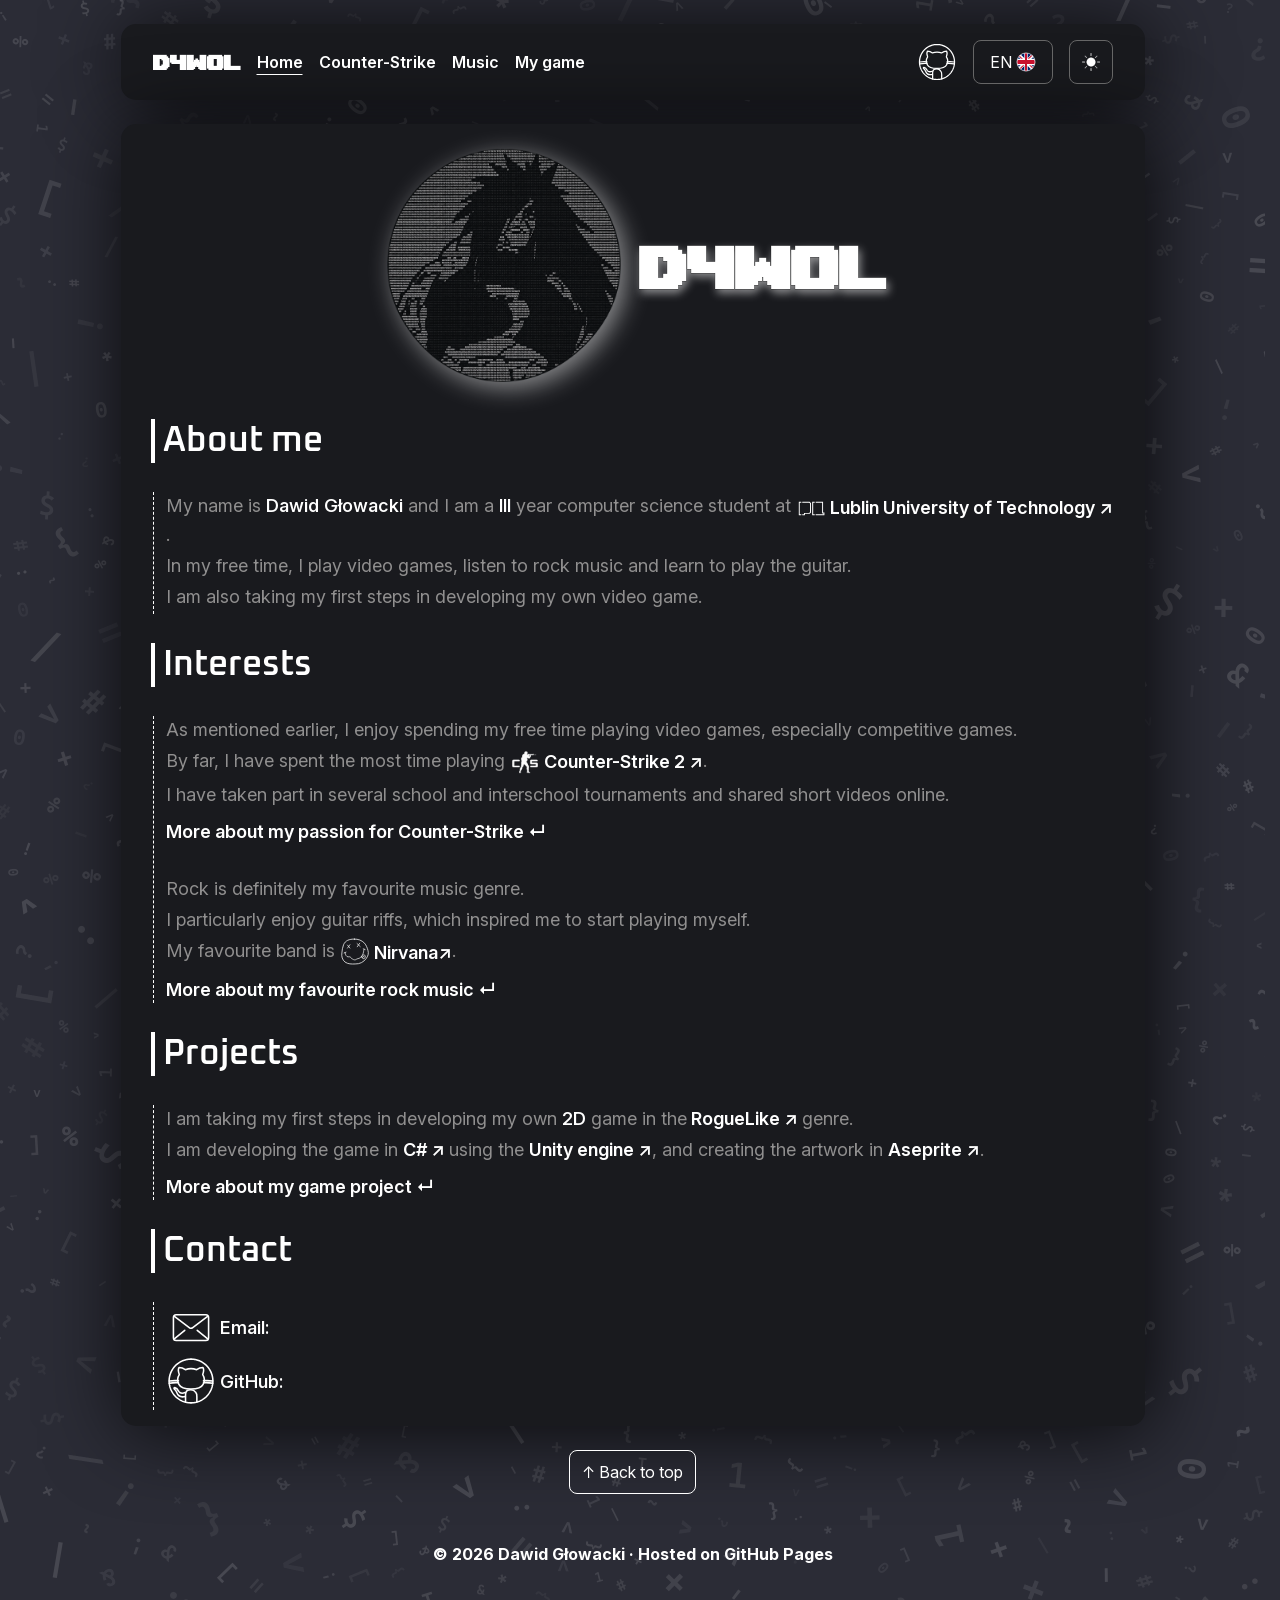
==== commit 4d0ef55f: "Unused assets remove and small changes ---------------------------------------- Unused assets remove" ====
--- a/index.html
+++ b/index.html
@@ -11,7 +11,7 @@
     <link rel="alternate" hreflang="pl" href="pl/index.html">
     <link rel="alternate" hreflang="x-default" href="index.html">
     <script src="javaScript/storage.js"></script>
-    <script src="javaScript/functions.js" defer></script>
+    <script src="javaScript/functions.js?v=2" defer></script>
     <title>Dawid Głowacki — Personal website</title>
 </head>
 <body>
@@ -38,7 +38,7 @@
                 </a>
 
                 <button class="button-icon button" id="theme-toggle" type="button" aria-label="Change theme">
-                    <img class="theme-icon" src="assets/icons/sun_white_icon.svg" alt="">
+                    <img class="theme-icon" src="assets/icons/sun_static_white_icon.png" alt="">
                 </button>
             </div>
         </nav>
@@ -50,7 +50,7 @@
             <h1> D4WOL </h1>
         </section>
 
-        <section id = "about me">
+        <section id="about-me">
             <h1 class="section-title"> About me </h1>
 
             <div class="information">
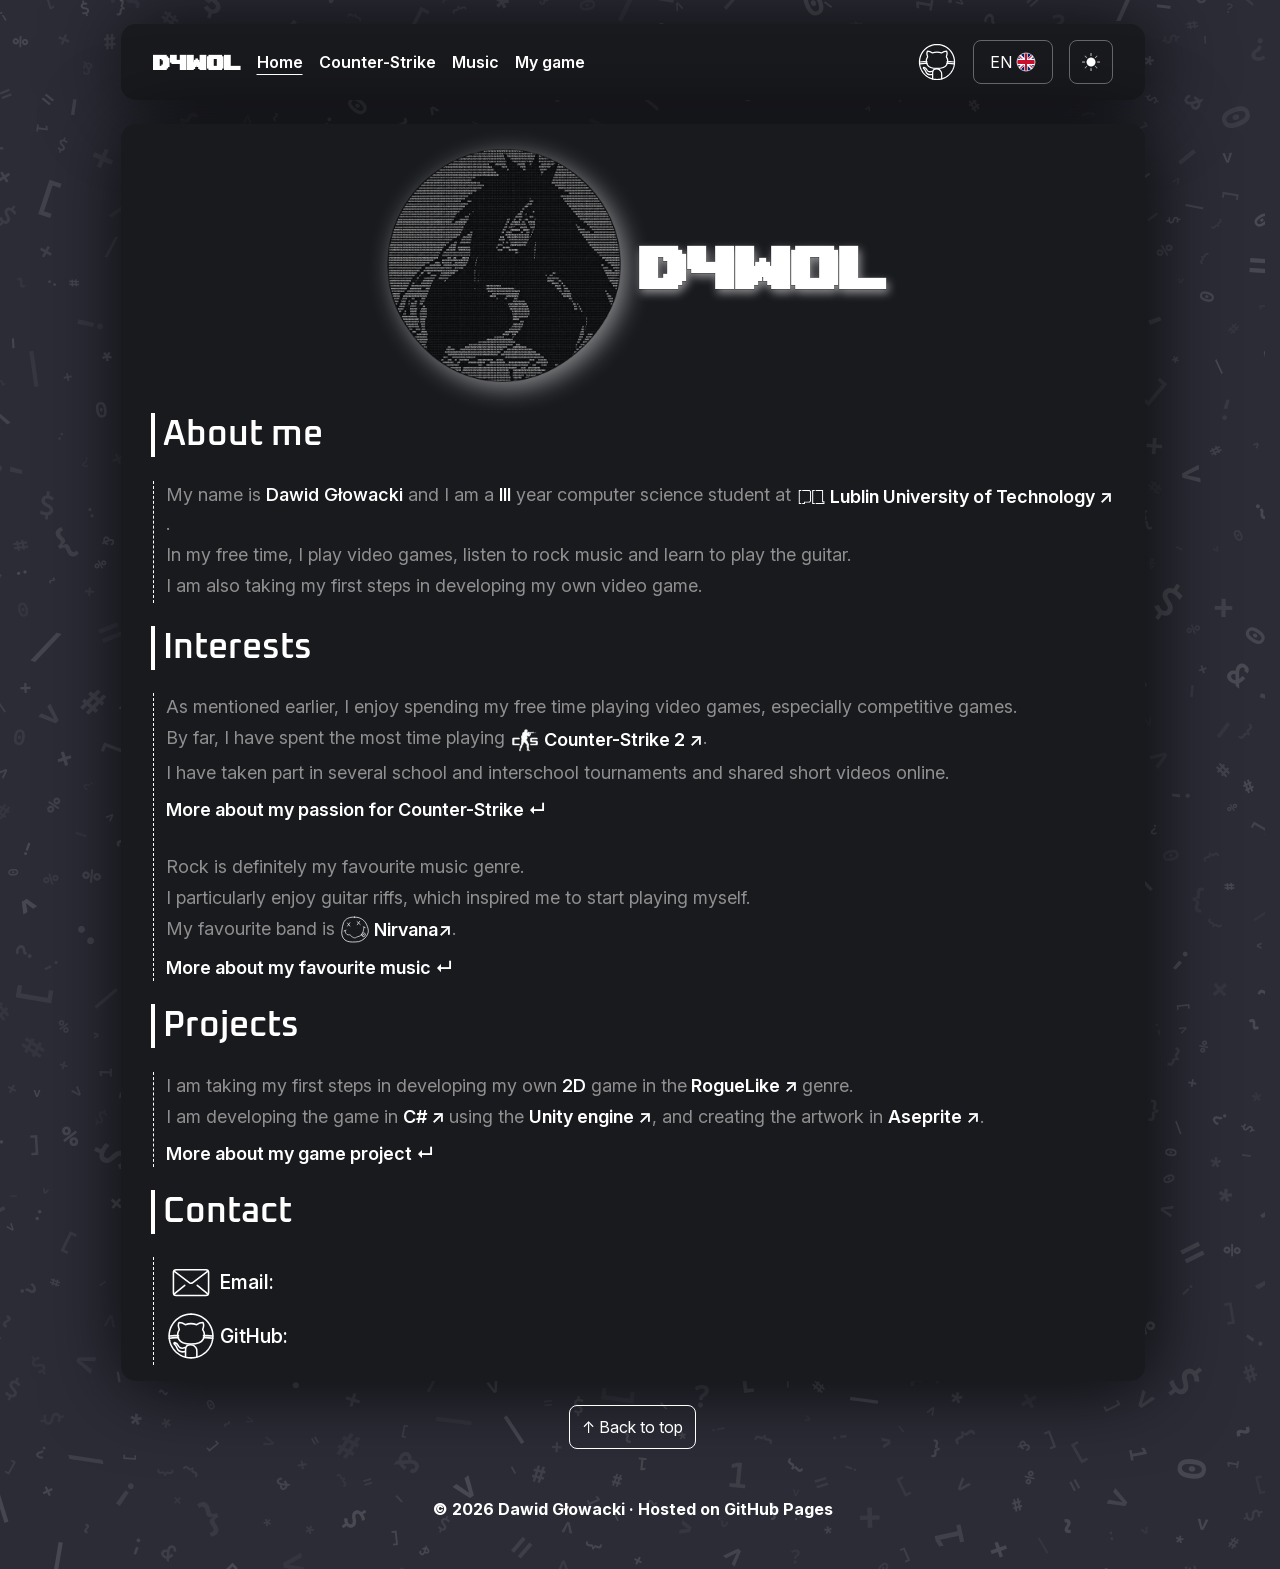
==== commit e7500aea: "Icon theme fix and remove unused html classes -------------------------------------------- Icon them" ====
--- a/index.html
+++ b/index.html
@@ -6,7 +6,7 @@
     <link rel="preload" href="assets/fonts/InterVariable.ttf" as="font" type="font/ttf" crossorigin>
     <link rel="preload" href="assets/fonts/Oxanium-SemiBold.ttf" as="font" type="font/ttf" crossorigin>
     <link rel="preload" href="assets/fonts/upheavtt.ttf" as="font" type="font/ttf" crossorigin>
-    <link rel="stylesheet" href="css/style.css">
+    <link rel="stylesheet" href="css/style.css?v=3">
     <link rel="alternate" hreflang="en" href="index.html">
     <link rel="alternate" hreflang="pl" href="pl/index.html">
     <link rel="alternate" hreflang="x-default" href="index.html">
@@ -51,7 +51,7 @@
         </section>
 
         <section id="about-me">
-            <h1 class="section-title"> About me </h1>
+            <h2 class="section-title"> About me </h2>
 
             <div class="information">
                 <p> My name is <span class="white-text">Dawid Głowacki</span> and I am a <span class="white-text">III</span>
@@ -65,7 +65,7 @@
         </section>
 
         <section id = "interests">
-            <h1 class="section-title"> Interests </h1>
+            <h2 class="section-title"> Interests </h2>
 
             <div class="information">
                 <p> As mentioned earlier, I enjoy spending my free time playing video games, especially competitive games. </p>
@@ -80,13 +80,13 @@
                 <p> My favourite band is <a class="icon-text" href="https://open.spotify.com/artist/6olE6TJLqED3rqDCT0FyPh?si=Z2lgDo1pQneDaTebb05Caw"
                     target="_blank" rel="noopener">
                     <img class="theme-icon" src="assets/icons/nirvana_white_icon.svg" alt=""> Nirvana↗ </a>. </p>
-                <p class="moreInfo"> <a href = "music.html"> More about my favourite rock music ↵</a> </p>
+                <p class="moreInfo"> <a href = "music.html"> More about my favourite music ↵</a> </p>
             </div>
 
         </section>
 
         <section id = "projects">
-            <h1 class="section-title"> Projects </h1>
+            <h2 class="section-title"> Projects </h2>
 
             <div class="information">
                 <p> I am taking my first steps in developing my own <span class="white-text">2D</span>
@@ -101,7 +101,7 @@
         </section>
 
         <section id = "contact">
-            <h1 class="section-title"> Contact </h1>
+            <h2 class="section-title"> Contact </h2>
 
             <div class="information">
 
--- a/css/style.css
+++ b/css/style.css
@@ -42,13 +42,14 @@
     font-weight: 600;
 }
 img, .contact-item, .character-frame { max-width: 100%; }
+.contact-item { font-size: clamp(18px, 1.5vw, 20px); }
 img { height: auto; }
 main p, .page a:hover, .light-theme main p, .light-theme .game-contact-form small { color: var(--muted); }
 main p, .project-features { padding-left: 12px; }
 main p, .concert-list, .game-contact-form small { line-height: 1.5; }
 main p { margin: 0 0 4px; }
 a:focus-visible, button:focus-visible {
-    outline: 2px solid #fff;
+    outline: 2px solid var(--text);
     outline-offset: 4px;
 }
 footer {
@@ -127,7 +128,7 @@
 .navbar-links, .recordings-intro p, .player-card p, .game-contact-form p, .animation-showcase p,
 #copy-email, .gallery-stack button, .gallery-close, .song-groups, .song-groups details ul { padding: 0; }
 .navbar-links, .recordings-intro p, .player-card p, .game-contact-form p, .animation-showcase p,
-.subpage-header h1, .player-card h2 { margin: 0; }
+.subpage-header h1, .player-card h3 { margin: 0; }
 .navbar-links, .song-groups, .song-groups details ul, .project-features { list-style: none; }
 .navbar-tools { margin-left: auto; }
 .navbar-brand, .profile { font-family: "UpHeavtt", sans-serif; }
@@ -173,6 +174,7 @@
     -webkit-text-stroke: 0.25px black;
 }
 .section-title {
+    margin-block: .67em;
     font: 600 35px "Oxanium", sans-serif;
     border-left: 4px solid var(--text);
     padding-left: 8px;
@@ -321,6 +323,11 @@
 .light-theme .navbar-links a:hover, .light-theme .navbar button:hover, .light-theme .icon-text:hover,
 .light-theme .page a:hover { font-weight: 800; }
 .light-theme .theme-icon { filter: invert(1); }
+.light-theme #theme-toggle img {
+    filter: brightness(0) invert(.5);
+    transition: filter .2s;
+}
+.light-theme #theme-toggle:is(:hover, :focus-visible) img { filter: brightness(0); }
 .light-theme .profile-picture, .light-theme .profile h1 { filter: drop-shadow(6px 6px 24px #000); }
 .light-theme .profile h1 { -webkit-text-stroke-color: #fff; }
 .email-copy {
@@ -371,7 +378,7 @@
     pointer-events: none;
     transition: color .4s;
 }
-.player-card h2 {
+.player-card h3 {
     padding-right: 40px;
     font: 600 26px "Oxanium", sans-serif;
 }
@@ -570,7 +577,7 @@
     }
 }
 @media (prefers-reduced-motion: reduce) {
-    #theme-toggle img {
+    #theme-toggle img, .light-theme #theme-toggle img {
         transition: none;
         width: 20px;
     }
@@ -643,7 +650,7 @@
         border: 1px solid #666;
         border-radius: 8px;
     }
-    .information .moreInfo { font-size: 13px; }
+    .information .moreInfo { font-size: clamp(15px, 4vw, 17px); }
     .information {
         font-size: 16px;
         overflow-wrap: anywhere;
@@ -677,6 +684,7 @@
     .game-contact-form, .form-field { min-width: 0; }
     .game-contact-form { margin: 20px 0 20px 12px; }
     #copy-email {
+        min-height: 44px;
         overflow-wrap: anywhere;
         text-align: left;
     }
@@ -688,13 +696,12 @@
 @media (max-width: 640px), (hover: none), (pointer: coarse) {
     .contact-item {
         display: grid;
-        grid-template-columns: 28px auto minmax(0, 1fr);
+        grid-template-columns: clamp(24px, 7.5vw, 36px) auto minmax(0, 1fr);
+        min-height: 44px;
         gap: 4px;
-        font-size: clamp(10px, 3.2vw, 14px);
-    }
-    .contact-item > img {
-        width: 28px;
-    }
+        font-size: clamp(12px, 3.8vw, 18px);
+    }
+    .contact-item > img { width: 100%; }
     .contact-item .contact-value {
         max-width: 100%;
         margin-left: 0;
